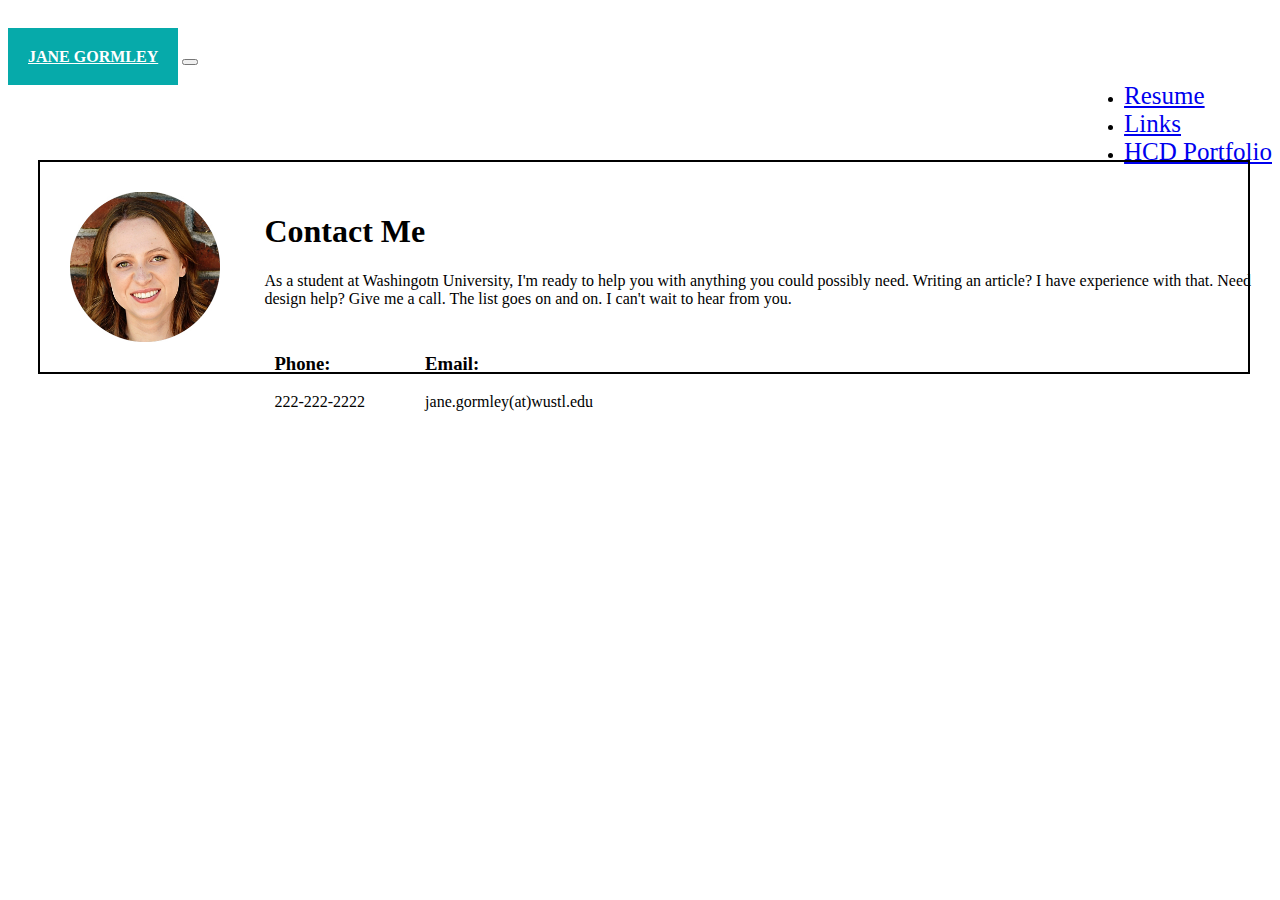
==== index.html @ f20e5964 "test" ====
<!doctype html>
<html  lang="en">
  <head>
      <title>Jane Gormley</title>
      <meta charset="utf-8">
      <meta name="viewport" content="width=device-width, initial-scale=1, shrink-to-fit=no">
      <!-- fontawesome here if you need it -->
      <link rel="stylesheet" href="https://maxcdn.bootstrapcdn.com/bootstrap/4.0.0-beta.2/css/bootstrap.min.css" integrity="sha384-PsH8R72JQ3SOdhVi3uxftmaW6Vc51MKb0q5P2rRUpPvrszuE4W1povHYgTpBfshb" crossorigin="anonymous">
      <link rel="stylesheet" href="style.css" type="text/css">
  </head>
  <body class="inter-pages">

    <nav class="navbar navbar-expand-lg navbar-light bg-light fixed-top" id="nav-bottom">
      <a class="navbar-brand" href="index">Jane Gormley</a>
      <button class="navbar-toggler" type="button" data-toggle="collapse" data-target="#navbarTogglerDemo02" aria-controls="navbarTogglerDemo02" aria-expanded="false" aria-label="Toggle navigation">
        <span class="navbar-toggler-icon"></span>
      </button>

      <div class="collapse navbar-collapse" id="navbarTogglerDemo02">
        <ul class="navbar-nav mr-auto mt-2 mt-lg-0">
          <li class="nav-item">
            <a class="nav-link" href="resume">Resume</a>
          </li>
          <li class="nav-item">
            <a class="nav-link" href="links">Links</a>
          </li>
          <li class="nav-item">
            <a class="nav-link" href="links">HCD Portfolio</a>
          </li>
        </ul>

      </div>
    </nav>

    <div class="content-inside container-fluid contact">
      <div class="row">
        <div class="col all-contact-info">
          <img src="circle-head.jpg" id="headshot">

          <div class="contact-info">
            <h1>Contact Me</h1>
            <p>As a student at Washingotn University, I'm ready to help you with anything you could possibly need. Writing an article? I have experience with that. Need design help? Give me a call. The list goes on and on. I can't wait to hear from you.</p>

            <ul id="info">
              <li><h3>Phone:</h3><p>222-222-2222</p></li>
              <li><h3>Email:</h3><p>jane.gormley(at)wustl.edu</p></li>
            </ul>
          </div>
        </div>
      </div>
    </div>
  </div>

    <script src="https://code.jquery.com/jquery-3.2.1.slim.min.js" integrity="sha384-KJ3o2DKtIkvYIK3UENzmM7KCkRr/rE9/Qpg6aAZGJwFDMVNA/GpGFF93hXpG5KkN" crossorigin="anonymous"></script>
    <script src="https://cdnjs.cloudflare.com/ajax/libs/popper.js/1.12.3/umd/popper.min.js" integrity="sha384-vFJXuSJphROIrBnz7yo7oB41mKfc8JzQZiCq4NCceLEaO4IHwicKwpJf9c9IpFgh" crossorigin="anonymous"></script>
    <script src="https://maxcdn.bootstrapcdn.com/bootstrap/4.0.0-beta.2/js/bootstrap.min.js" integrity="sha384-alpBpkh1PFOepccYVYDB4do5UnbKysX5WZXm3XxPqe5iKTfUKjNkCk9SaVuEZflJ" crossorigin="anonymous"></script>
    <script src="script.js"></script>
  </body>
</html>
---- style.css ----
/* general style */

* {
  font-family: "Avenir";
}

body {
  background-color: #06aaaa;

}

body.inter-pages {
  background-color: white;
}

/* landing page */

.landing-page {
  background-color: #06aaaa;
  height: 100%;
}

#content {
  margin-left: 150px;
  margin-top: 10px;
}

.title-name {
  text-transform: uppercase;
  font-size: 200px;
  position: relative;
  color: white;
  font-weight: bold;
}

.bg-dark {
  background-color: #06aaaa!important;
}

.bg-light {
  background-color: white!important;
  padding-top: 40px;
  padding-bottom: 20px
}

.navbar-brand {
  background-color: #06aaaa!important;
  padding: 20px;
  margin-left: 0px;
  color: white!important;
  text-transform: uppercase;
  font-weight: bold;
}

.content-inside {
  position: absolute;
  top: 150px;
  margin-left: 0px
}

.navbar-nav {
  float: right;
  margin-left: 60%;
}

.nav-link {
  font-size: 25px;
}

      /*.btn {
        padding: 0px 25px;
      }

      .btn-secondary {
        height: 50px;
        background-color: #27712D;
        border: none;
        margin: 10px;
        border-radius: 30px;
      }*/

      /*.btn-secondary:hover {
        background-color: black;
        border: none;
      }*/

/* contact */

div.col-2 {
  border: 2px solid black;
  /*padding: 10px;
  margin: 10px;*/
  /*height: 100%;*/
}

div.col-10 {
  border: 2px solid black;
  padding: 30px;
  margin: 10px;
}

img#headshot {
  width: 150px;
  height: 150px;
  float: left;
  margin-right: 10px;
}

.contact-info {
  position: relative;
  right: -3%;
}

.contact-info ul#info {
  list-style-type: none;
  display: inline;
}

.contact-info #info li {
  float: left;
  margin: 10px;
  margin-right: 50px;
}

/*.all-contact-info {
  position: relative;
  left: 10%;
}*/

.contact {
  margin: auto;
}

/* links page style */

.article-list-item {
  /*list-style-type: none;*/
  font-size: 20px;
  line-height: 50px;
}

.article-list-item a {
  color: black;
}

.article-list-item a:hover {
  color: #06aaaa;
}

div.col {
  border: 2px solid black;
  padding: 30px;
  margin: 10px;
}

.row {
  margin: 0px 20px;
}

/* Resume */

.resume p {
  margin-left: 30px;
}

.subheading {
  font-weight: bold;
}

.resume-desc {
  margin-left: 30px;
}

#download-link {
  color: black;
}
/* Reviews */

#all-recommendations {
  position: relative;
  top: 20px;
}

#recommendations textarea {
  resize: vertical;
  width: 70%;
  display: block;
}

#recommendations input {
  display: block;
}

blockquote {
  padding: 20px;
}

blockquote:hover {
  background-color: #eeeeee;
}

#submit {
  background-color: #06aaaa;
  color: white;
  padding: 5px 10px;
}
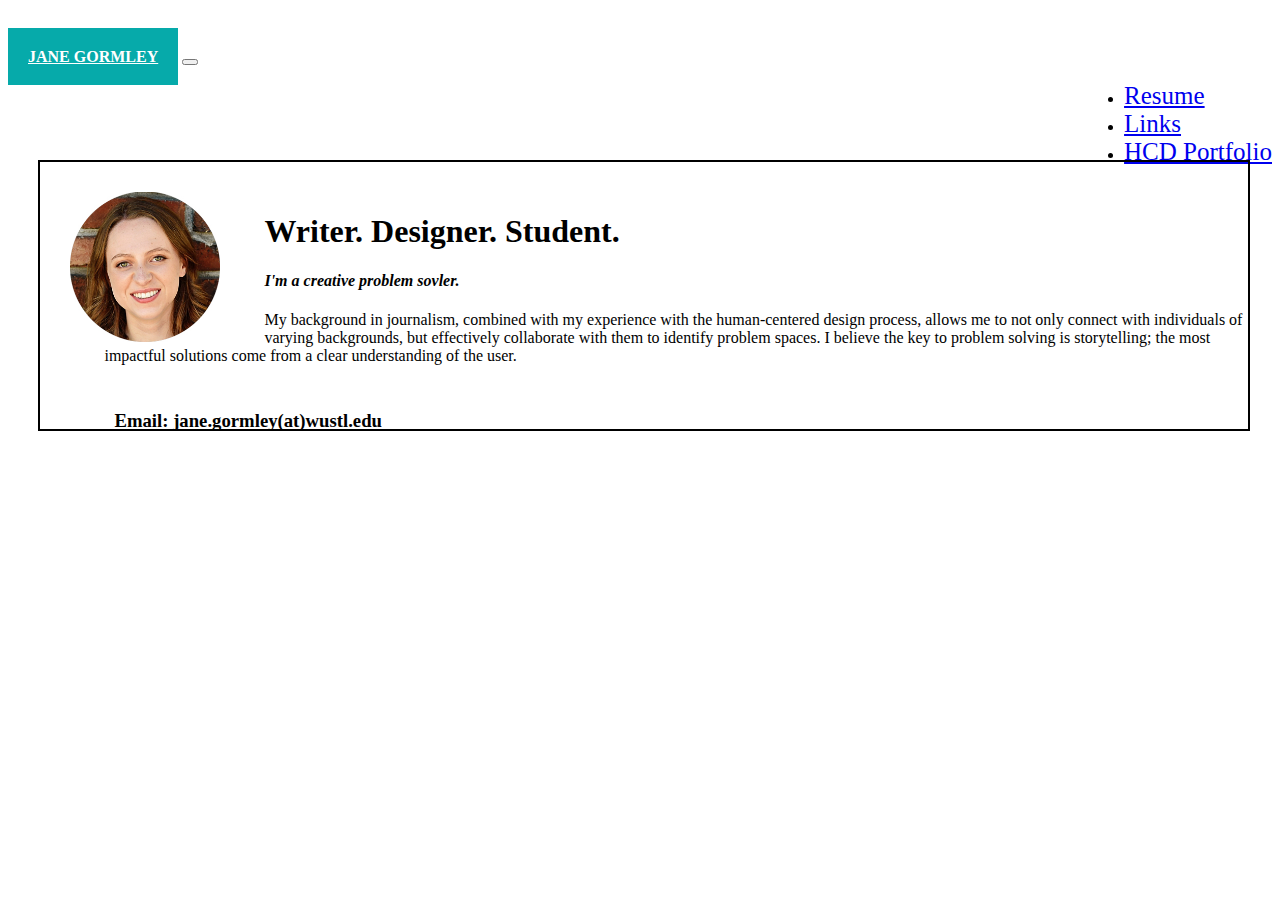
==== commit 9e235dda: "fsdf" ====
--- a/index.html
+++ b/index.html
@@ -11,7 +11,7 @@
   <body class="inter-pages">
 
     <nav class="navbar navbar-expand-lg navbar-light bg-light fixed-top" id="nav-bottom">
-      <a class="navbar-brand" href="index">Jane Gormley</a>
+      <a class="navbar-brand" href="home">Jane Gormley</a>
       <button class="navbar-toggler" type="button" data-toggle="collapse" data-target="#navbarTogglerDemo02" aria-controls="navbarTogglerDemo02" aria-expanded="false" aria-label="Toggle navigation">
         <span class="navbar-toggler-icon"></span>
       </button>
@@ -25,7 +25,7 @@
             <a class="nav-link" href="links">Links</a>
           </li>
           <li class="nav-item">
-            <a class="nav-link" href="links">HCD Portfolio</a>
+            <a class="nav-link" href="portfolio">HCD Portfolio</a>
           </li>
         </ul>
 
@@ -38,12 +38,20 @@
           <img src="circle-head.jpg" id="headshot">
 
           <div class="contact-info">
-            <h1>Contact Me</h1>
-            <p>As a student at Washingotn University, I'm ready to help you with anything you could possibly need. Writing an article? I have experience with that. Need design help? Give me a call. The list goes on and on. I can't wait to hear from you.</p>
+            <h1>Writer. Designer. Student.</h1>
+            <h4><em>I'm a creative problem sovler.</em></h4>
+            <p>My background in journalism, combined with my experience
+              with the human-centered design process, allows me to not only connect with individuals of
+              varying backgrounds, but effectively collaborate with them to identify problem spaces. I
+              believe the key to problem solving is storytelling; the most impactful solutions come from
+              a clear understanding of the user.</p>
+
+            <!-- <h4><em>I'm passionate about effective communication.</em></h4>
+            <p></p> -->
+
 
             <ul id="info">
-              <li><h3>Phone:</h3><p>222-222-2222</p></li>
-              <li><h3>Email:</h3><p>jane.gormley(at)wustl.edu</p></li>
+              <li><h3>Email: jane.gormley(at)wustl.edu</h3></li>
             </ul>
           </div>
         </div>
--- a/style.css
+++ b/style.css
@@ -167,8 +167,9 @@
   font-weight: bold;
 }
 
-.resume-desc {
+ul.resume-desc {
   margin-left: 30px;
+  margin-top: -10px;
 }
 
 #download-link {
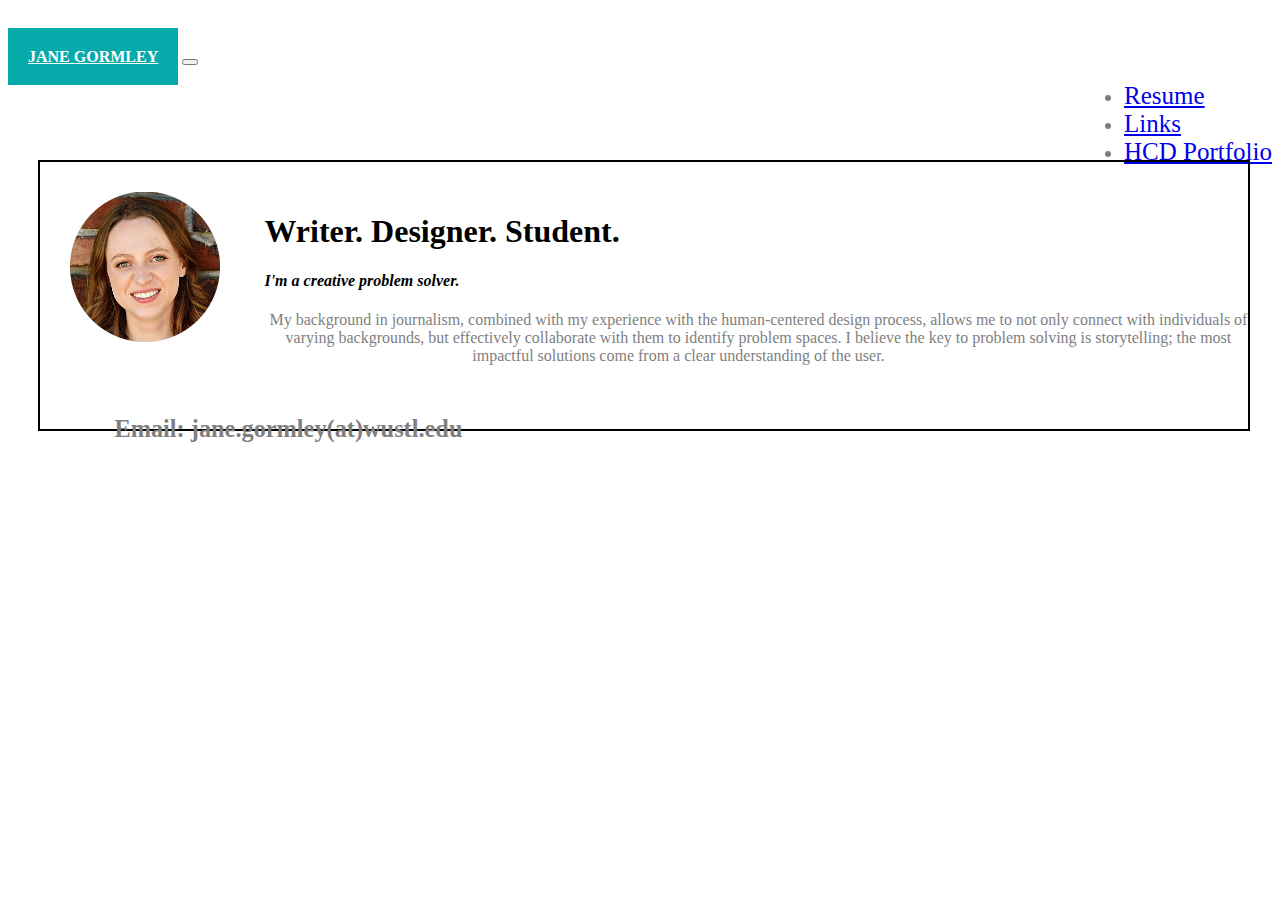
==== commit ff635ac1: "dfasdf" ====
--- a/index.html
+++ b/index.html
@@ -39,7 +39,7 @@
 
           <div class="contact-info">
             <h1>Writer. Designer. Student.</h1>
-            <h4><em>I'm a creative problem sovler.</em></h4>
+            <h4><em>I'm a creative problem solver.</em></h4>
             <p>My background in journalism, combined with my experience
               with the human-centered design process, allows me to not only connect with individuals of
               varying backgrounds, but effectively collaborate with them to identify problem spaces. I
--- a/style.css
+++ b/style.css
@@ -2,6 +2,7 @@
 
 * {
   font-family: "Avenir";
+  /* font-family: Helvetica; */
 }
 
 body {
@@ -127,7 +128,7 @@
   left: 10%;
 }*/
 
-.contact {
+.portfolio {
   margin: auto;
 }
 
@@ -205,3 +206,52 @@
   color: white;
   padding: 5px 10px;
 }
+
+
+/* Portfolio page style */
+
+div.portfolio h1, h2, h3, p {
+  text-align: center;
+}
+
+div.portfolio h1 {
+  padding: 10px;
+font-weight: bold;
+}
+
+div.portfolio h2, h3, p, li {
+  color: #7f7f7f;
+}
+
+div.portfolio .portfolio-list ol {
+  text-align: left;
+  list-style-position: inside;
+  display: inline-block;
+  /* margin: auto; */
+  /* width: 90%; */
+}
+
+div.portfolio p, li {
+  font-size: 1.3em;
+}
+
+div.portfolio .portfolio-list {
+  text-align: center;
+}
+
+div.portfolio h1.not-top {
+  padding-bottom: 10px;
+  padding-top: 40px;
+}
+
+div.portfolio .port-pics {
+  width: 100%;
+}
+
+div.portfolio .port-link a {
+  color: #7f7f7f;
+}
+
+div.portfolio .port-link a:hover {
+  color: #06aaaa;
+}
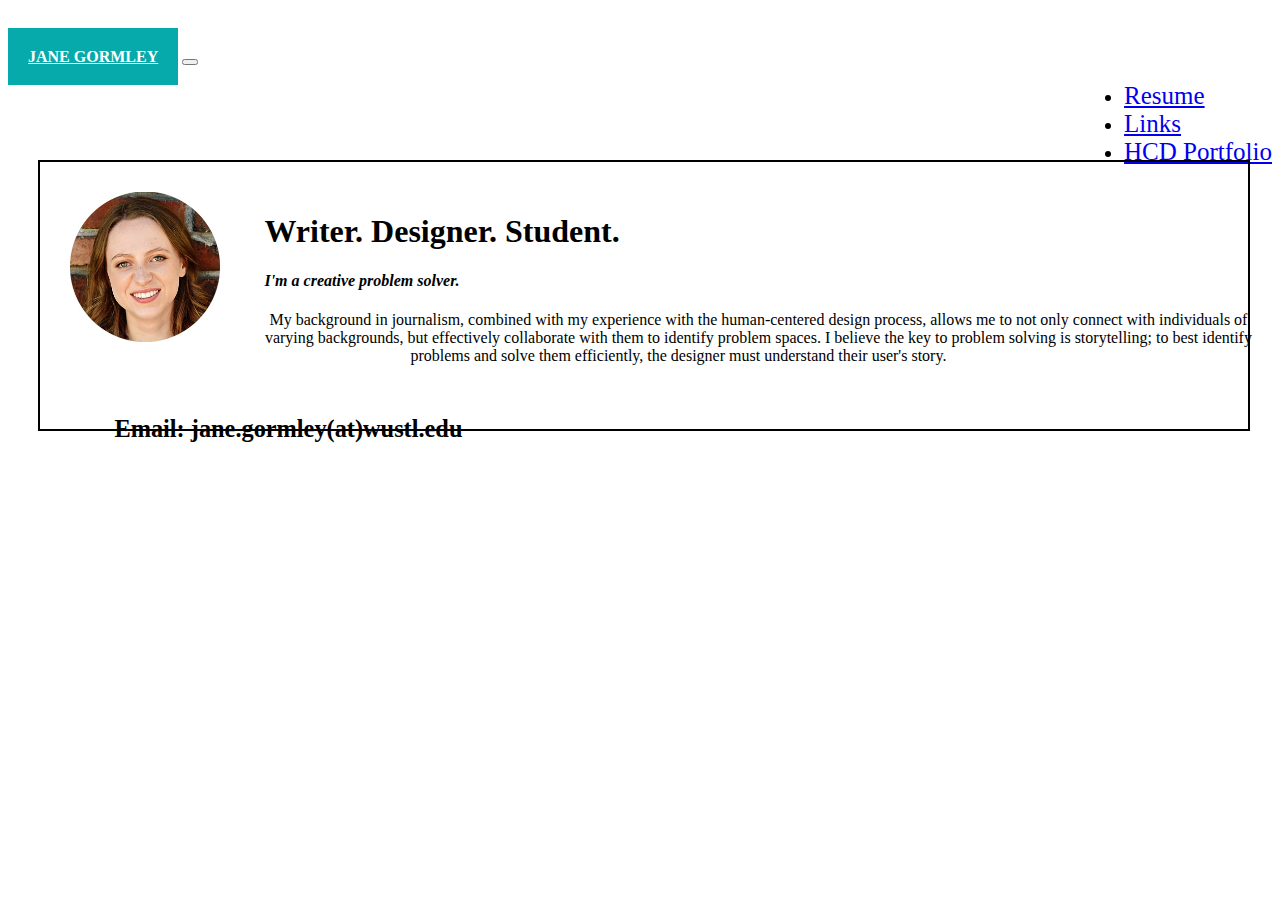
==== commit 96358095: "afdasdf" ====
--- a/index.html
+++ b/index.html
@@ -43,11 +43,8 @@
             <p>My background in journalism, combined with my experience
               with the human-centered design process, allows me to not only connect with individuals of
               varying backgrounds, but effectively collaborate with them to identify problem spaces. I
-              believe the key to problem solving is storytelling; the most impactful solutions come from
-              a clear understanding of the user.</p>
-
-            <!-- <h4><em>I'm passionate about effective communication.</em></h4>
-            <p></p> -->
+              believe the key to problem solving is storytelling; to best identify problems and solve them
+              efficiently, the designer must understand their user's story.</p>
 
 
             <ul id="info">
--- a/style.css
+++ b/style.css
@@ -3,6 +3,11 @@
 * {
   font-family: "Avenir";
   /* font-family: Helvetica; */
+}
+
+p {
+  color: black;
+  text-align: center;
 }
 
 body {
@@ -210,7 +215,7 @@
 
 /* Portfolio page style */
 
-div.portfolio h1, h2, h3, p {
+div.portfolio h1, div.portfolio h2, div.portfolio h3, div.portfolio p {
   text-align: center;
 }
 
@@ -219,9 +224,10 @@
 font-weight: bold;
 }
 
-div.portfolio h2, h3, p, li {
+div.portfolio h2, div.portfolio h3, div.portfolio p, div.portfolio li {
   color: #7f7f7f;
 }
+
 
 div.portfolio .portfolio-list ol {
   text-align: left;
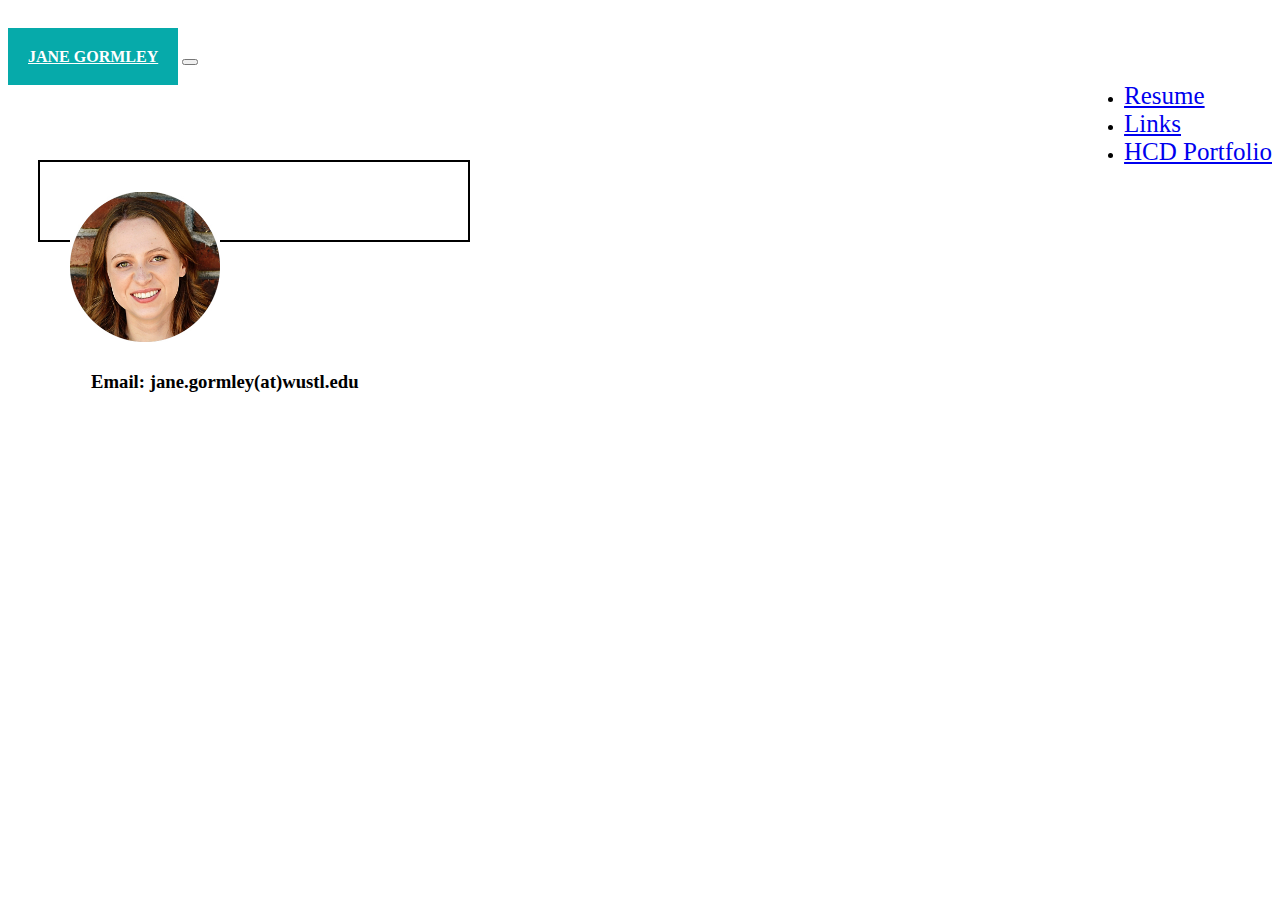
==== commit 938c024a: "asdg" ====
--- a/index.html
+++ b/index.html
@@ -38,13 +38,13 @@
           <img src="circle-head.jpg" id="headshot">
 
           <div class="contact-info">
-            <h1>Writer. Designer. Student.</h1>
+            <!-- <h1>Writer. Designer. Student.</h1>
             <h4><em>I'm a creative problem solver.</em></h4>
             <p>My background in journalism, combined with my experience
               with the human-centered design process, allows me to not only connect with individuals of
               varying backgrounds, but effectively collaborate with them to identify problem spaces. I
               believe the key to problem solving is storytelling; to best identify problems and solve them
-              efficiently, the designer must understand their user's story.</p>
+              efficiently, the designer must understand their user's story.</p> -->
 
 
             <ul id="info">
--- a/style.css
+++ b/style.css
@@ -7,7 +7,6 @@
 
 p {
   color: black;
-  text-align: center;
 }
 
 body {
@@ -58,6 +57,10 @@
   font-weight: bold;
 }
 
+#bio-graph {
+  padding-left: 10px;
+}
+
 .content-inside {
   position: absolute;
   top: 150px;
@@ -237,7 +240,7 @@
   /* width: 90%; */
 }
 
-div.portfolio p, li {
+div.portfolio p, div.portfolio li {
   font-size: 1.3em;
 }
 
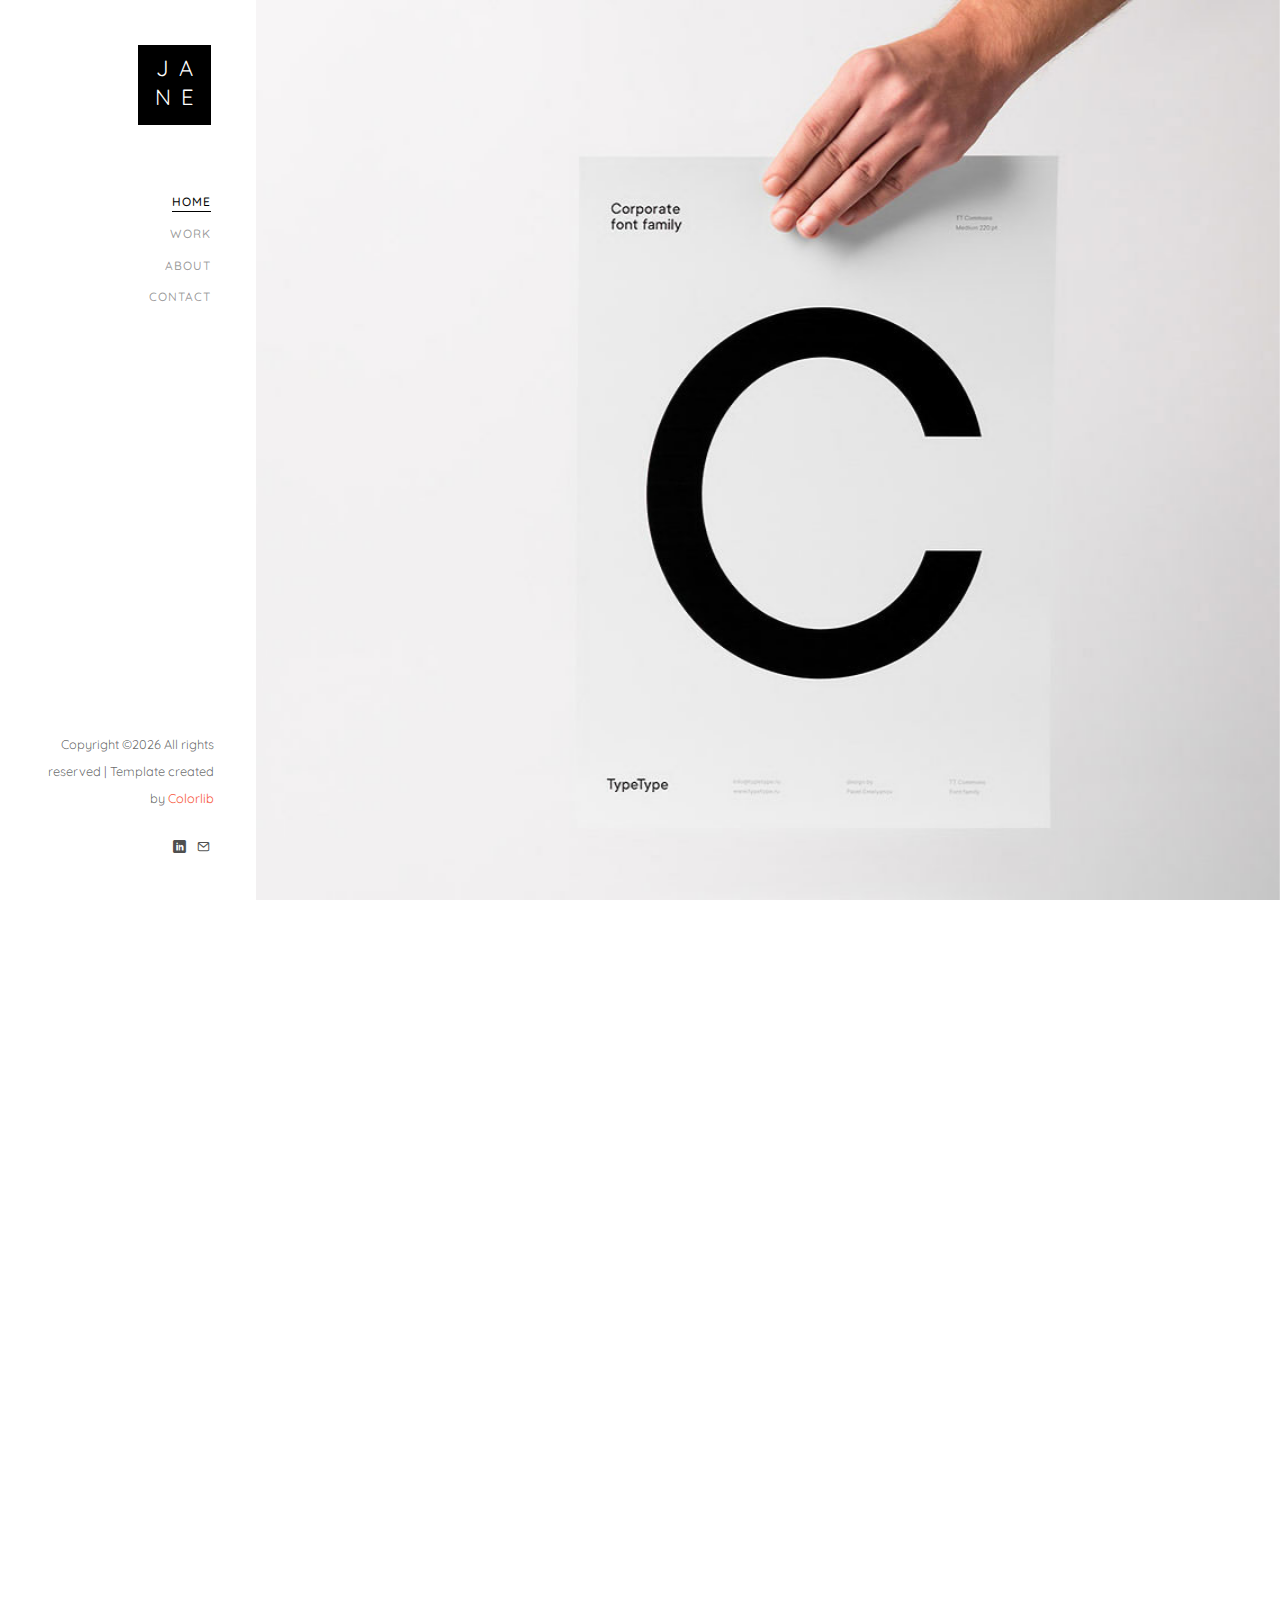
==== commit 2830851f: "new theme and content" ====
--- a/index.html
+++ b/index.html
@@ -1,64 +1,457 @@
-<!doctype html>
-<html  lang="en">
-  <head>
-      <title>Jane Gormley</title>
-      <meta charset="utf-8">
-      <meta name="viewport" content="width=device-width, initial-scale=1, shrink-to-fit=no">
-      <!-- fontawesome here if you need it -->
-      <link rel="stylesheet" href="https://maxcdn.bootstrapcdn.com/bootstrap/4.0.0-beta.2/css/bootstrap.min.css" integrity="sha384-PsH8R72JQ3SOdhVi3uxftmaW6Vc51MKb0q5P2rRUpPvrszuE4W1povHYgTpBfshb" crossorigin="anonymous">
-      <link rel="stylesheet" href="style.css" type="text/css">
-  </head>
-  <body class="inter-pages">
-
-    <nav class="navbar navbar-expand-lg navbar-light bg-light fixed-top" id="nav-bottom">
-      <a class="navbar-brand" href="home">Jane Gormley</a>
-      <button class="navbar-toggler" type="button" data-toggle="collapse" data-target="#navbarTogglerDemo02" aria-controls="navbarTogglerDemo02" aria-expanded="false" aria-label="Toggle navigation">
-        <span class="navbar-toggler-icon"></span>
-      </button>
-
-      <div class="collapse navbar-collapse" id="navbarTogglerDemo02">
-        <ul class="navbar-nav mr-auto mt-2 mt-lg-0">
-          <li class="nav-item">
-            <a class="nav-link" href="resume">Resume</a>
-          </li>
-          <li class="nav-item">
-            <a class="nav-link" href="links">Links</a>
-          </li>
-          <li class="nav-item">
-            <a class="nav-link" href="portfolio">HCD Portfolio</a>
-          </li>
-        </ul>
-
-      </div>
-    </nav>
-
-    <div class="content-inside container-fluid contact">
-      <div class="row">
-        <div class="col all-contact-info">
-          <img src="circle-head.jpg" id="headshot">
-
-          <div class="contact-info">
-            <!-- <h1>Writer. Designer. Student.</h1>
-            <h4><em>I'm a creative problem solver.</em></h4>
-            <p>My background in journalism, combined with my experience
-              with the human-centered design process, allows me to not only connect with individuals of
-              varying backgrounds, but effectively collaborate with them to identify problem spaces. I
-              believe the key to problem solving is storytelling; to best identify problems and solve them
-              efficiently, the designer must understand their user's story.</p> -->
-
-
-            <ul id="info">
-              <li><h3>Email: jane.gormley(at)wustl.edu</h3></li>
-            </ul>
-          </div>
-        </div>
-      </div>
-    </div>
-  </div>
-
-    <script src="https://code.jquery.com/jquery-3.2.1.slim.min.js" integrity="sha384-KJ3o2DKtIkvYIK3UENzmM7KCkRr/rE9/Qpg6aAZGJwFDMVNA/GpGFF93hXpG5KkN" crossorigin="anonymous"></script>
-    <script src="https://cdnjs.cloudflare.com/ajax/libs/popper.js/1.12.3/umd/popper.min.js" integrity="sha384-vFJXuSJphROIrBnz7yo7oB41mKfc8JzQZiCq4NCceLEaO4IHwicKwpJf9c9IpFgh" crossorigin="anonymous"></script>
-    <script src="https://maxcdn.bootstrapcdn.com/bootstrap/4.0.0-beta.2/js/bootstrap.min.js" integrity="sha384-alpBpkh1PFOepccYVYDB4do5UnbKysX5WZXm3XxPqe5iKTfUKjNkCk9SaVuEZflJ" crossorigin="anonymous"></script>
-    <script src="script.js"></script>
-  </body>
+<!DOCTYPE HTML>
+<html>
+	<head>
+	<meta charset="utf-8">
+	<meta http-equiv="X-UA-Compatible" content="IE=edge">
+	<title>Work Template</title>
+	<meta name="viewport" content="width=device-width, initial-scale=1">
+	<meta name="description" content="" />
+	<meta name="keywords" content="" />
+	<meta name="author" content="" />
+
+  <!-- Facebook and Twitter integration -->
+	<meta property="og:title" content=""/>
+	<meta property="og:image" content=""/>
+	<meta property="og:url" content=""/>
+	<meta property="og:site_name" content=""/>
+	<meta property="og:description" content=""/>
+	<meta name="twitter:title" content="" />
+	<meta name="twitter:image" content="" />
+	<meta name="twitter:url" content="" />
+	<meta name="twitter:card" content="" />
+
+	<!-- Place favicon.ico and apple-touch-icon.png in the root directory -->
+	<link rel="shortcut icon" href="favicon.ico">
+
+	<link href="https://fonts.googleapis.com/css?family=Quicksand:300,400,500,700" rel="stylesheet">
+
+	<!-- Animate.css -->
+	<link rel="stylesheet" href="css/animate.css">
+	<!-- Icomoon Icon Fonts-->
+	<link rel="stylesheet" href="css/icomoon.css">
+	<!-- Bootstrap  -->
+	<link rel="stylesheet" href="css/bootstrap.css">
+	<!-- Flexslider  -->
+	<link rel="stylesheet" href="css/flexslider.css">
+	<!-- Theme style  -->
+	<link rel="stylesheet" href="css/style.css">
+
+	<!-- Modernizr JS -->
+	<script src="js/modernizr-2.6.2.min.js"></script>
+	<!-- FOR IE9 below -->
+	<!--[if lt IE 9]>
+	<script src="js/respond.min.js"></script>
+	<![endif]-->
+
+	</head>
+	<body>
+	<div id="colorlib-page">
+		<a href="#" class="js-colorlib-nav-toggle colorlib-nav-toggle"><i></i></a>
+		<aside id="colorlib-aside" role="complementary" class="border js-fullheight">
+			<h1 id="colorlib-logo"><a href="index.html"><span>JA</span><span>NE</span></a></h1>
+			<nav id="colorlib-main-menu" role="navigation">
+				<ul>
+					<li class="colorlib-active"><a href="index.html">Home</a></li>
+					<li><a href="work.html">Work</a></li>
+					<li><a href="about.html">About</a></li>
+					<!-- <li><a href="services.html">Services</a></li> -->
+					<!-- <li><a href="blog.html">Blog</a></li> -->
+					<li><a href="contact.html">Contact</a></li>
+				</ul>
+			</nav>
+
+			<div class="colorlib-footer">
+				<p><small><!-- Link back to Colorlib can't be removed. Template is licensed under CC BY 3.0. -->
+Copyright &copy;<script>document.write(new Date().getFullYear());</script> All rights reserved | Template created by <a href="https://colorlib.com" target="_blank">Colorlib</a>
+				<ul>
+					<!-- <li><a href="#"><i class="icon-facebook2"></i></a></li>
+					<li><a href="#"><i class="icon-twitter2"></i></a></li>
+					<li><a href="#"><i class="icon-instagram"></i></a></li> -->
+					<li><a href="#"><i class="icon-linkedin2"></i></a></li>
+					<li><a href="#"><i class="icon-mail5"></i></a></li>
+				</ul>
+			</div>
+
+		</aside>
+
+		<div id="colorlib-main">
+			<aside id="colorlib-hero" class="js-fullheight">
+				<div class="flexslider js-fullheight">
+					<ul class="slides">
+				   	<li style="background-image: url(images/img_bg_1.jpg);">
+				   		<div class="overlay"></div>
+				   		<div class="container-fluid">
+				   			<div class="row">
+					   			<div class="col-md-8 col-md-offset-2 col-md-pull-2 js-fullheight slider-text">
+					   				<div class="slider-text-inner">
+					   					<div class="desc">
+						   					<h1>Jane Gormley</h1>
+						   					<h2>Student and Human-Centered Designer out of St. Louis, MO</h2>
+												<p><a href="about.html" class="btn btn-primary btn-learn">Learn More<i class="icon-arrow-right3"></i></a></p>
+											</div>
+					   				</div>
+					   			</div>
+					   		</div>
+				   		</div>
+				   	</li>
+						<!-- Open this to access other slides on top photo -->
+				   	<!-- <li style="background-image: url(images/img_bg_2.jpg);">
+				   		<div class="overlay"></div>
+				   		<div class="container-fluid">
+				   			<div class="row">
+					   			<div class="col-md-8 col-md-offset-2 col-md-pull-2 js-fullheight slider-text">
+					   				<div class="slider-text-inner">
+					   					<div class="desc">
+						   					<h1>Creators of Brands Template</h1>
+												<h2>100% html5 bootstrap templates Made by <a href="https://colorlib.com/" target="_blank">colorlib.com</a></h2>
+												<p><a class="btn btn-primary btn-learn">Learn More<i class="icon-arrow-right3"></i></a></p>
+											</div>
+					   				</div>
+					   			</div>
+					   		</div>
+				   		</div>
+				   	</li> -->
+				   	<!-- <li style="background-image: url(images/img_bg_3.jpg);">
+				   		<div class="overlay"></div>
+				   		<div class="container-fluid">
+				   			<div class="row">
+					   			<div class="col-md-8 col-md-offset-2 col-md-pull-2 js-fullheight slider-text">
+					   				<div class="slider-text-inner">
+					   					<div class="desc">
+						   					<h1>Design &amp; develop functional sites</h1>
+												<h2>100% html5 bootstrap templates Made by <a href="https://colorlib.com/" target="_blank">colorlib.com</a></h2>
+												<p><a class="btn btn-primary btn-learn">Learn More<i class="icon-arrow-right3"></i></a></p>
+											</div>
+					   				</div>
+					   			</div>
+					   		</div>
+				   		</div>
+				   	</li> -->
+				  	</ul>
+			  	</div>
+			</aside>
+
+			<div class="colorlib-about">
+				<div class="container-fluid">
+					<div class="row">
+						<div class="col-md-6">
+							<div class="about-img animate-box" data-animate-effect="fadeInLeft" style="background-image: url(images/img_bg_2.jpg);">
+								<div class="about-img-2 animate-box" data-animate-effect="fadeInRight" style="background-image: url(images/img_bg_3.jpg);"></div>
+							</div>
+						</div>
+						<div class="col-md-6 animate-box" data-animate-effect="fadeInLeft">
+							<div class="about-desc">
+								<span class="heading-meta">About me</span>
+								<h3>Jane Gormley | Student Designer</h3>
+								<p>On her way she met a copy. The copy warned the Little Blind Text,
+									that where it came from it would have been rewritten a thousand times and everything
+									that was left from its origin would be the word "and" and the Little Blind Text should
+									turn around and return to its own, safe country.</p>
+								<p>On her way she met a copy. The copy warned the Little Blind Text,
+									that where it came from it would have been rewritten a thousand times and everything
+									that was left from its origin would be the word "and" and the Little Blind Text should
+									turn around and return to its own, safe country.</p>
+								<p><a href="#" class="btn btn-primary btn-learn" style="background: transparent;color: #000;border: 1px solid #000;">My Resume<i class="icon-arrow-right3"></i></a></p>
+							</div>
+							<!-- <div class="fancy-collapse-panel">
+								<div class="panel-group" id="accordion" role="tablist" aria-multiselectable="true">
+									<div class="panel panel-default">
+									    <div class="panel-heading" role="tab" id="headingOne">
+									        <h4 class="panel-title">
+									            <a data-toggle="collapse" data-parent="#accordion" href="#collapseOne" aria-expanded="true" aria-controls="collapseOne">Why choose me?
+									            </a>
+									        </h4>
+									    </div>
+									    <div id="collapseOne" class="panel-collapse collapse in" role="tabpanel" aria-labelledby="headingOne">
+									         <div class="panel-body">
+									            <div class="row">
+										      		<div class="col-md-6">
+										      			<p>Far far away, behind the word mountains, far from the countries Vokalia and Consonantia, there live the blind texts. </p>
+										      		</div>
+										      		<div class="col-md-6">
+										      			<p>Separated they live in Bookmarksgrove right at the coast of the Semantics, a large language ocean.</p>
+										      		</div>
+										      	</div>
+									         </div>
+									    </div>
+									</div>
+									<div class="panel panel-default">
+									    <div class="panel-heading" role="tab" id="headingTwo">
+									        <h4 class="panel-title">
+									            <a class="collapsed" data-toggle="collapse" data-parent="#accordion" href="#collapseTwo" aria-expanded="false" aria-controls="collapseTwo">What I do?
+									            </a>
+									        </h4>
+									    </div>
+									    <div id="collapseTwo" class="panel-collapse collapse" role="tabpanel" aria-labelledby="headingTwo">
+									        <div class="panel-body">
+									            <p>Far far away, behind the word <strong>mountains</strong>, far from the countries Vokalia and Consonantia, there live the blind texts. Separated they live in Bookmarksgrove right at the coast of the Semantics, a large language ocean.</p>
+													<ul>
+														<li>Separated they live in Bookmarksgrove right</li>
+														<li>Separated they live in Bookmarksgrove right</li>
+													</ul>
+									        </div>
+									    </div>
+									</div>
+									<div class="panel panel-default">
+									    <div class="panel-heading" role="tab" id="headingThree">
+									        <h4 class="panel-title">
+									            <a class="collapsed" data-toggle="collapse" data-parent="#accordion" href="#collapseThree" aria-expanded="false" aria-controls="collapseThree">My Specialties
+									            </a>
+									        </h4>
+									    </div>
+									    <div id="collapseThree" class="panel-collapse collapse" role="tabpanel" aria-labelledby="headingThree">
+									        <div class="panel-body">
+									            <p>Far far away, behind the word <strong>mountains</strong>, far from the countries Vokalia and Consonantia, there live the blind texts. Separated they live in Bookmarksgrove right at the coast of the Semantics, a large language ocean.</p>
+									        </div>
+									    </div>
+									</div>
+								</div>
+							</div> -->
+						</div>
+					</div>
+				</div>
+			</div>
+
+			<div class="colorlib-services">
+				<div class="container-fluid">
+					<div class="row">
+						<div class="col-md-6 col-md-offset-3 col-md-pull-3">
+							<span class="heading-meta">What I do</span>
+							<h2 class="colorlib-heading animate-box" data-animate-effect="fadeInLeft">Here are some of my expertise</h2>
+						</div>
+					</div>
+					<div class="row">
+						<div class="col-md-6">
+							<div class="colorlib-feature animate-box" data-animate-effect="fadeInLeft">
+								<div class="colorlib-icon">
+									<i class="icon-tag"></i>
+								</div>
+								<div class="colorlib-text">
+									<h3>Human-Centered Design</h3>
+									<p>Far far away, behind the word mountains, far from the countries Vokalia and Consonantia, there live the blind texts. </p>
+								</div>
+							</div>
+
+							<div class="colorlib-feature animate-box" data-animate-effect="fadeInLeft">
+								<div class="colorlib-icon">
+									<i class="icon-pen2"></i>
+								</div>
+								<div class="colorlib-text">
+									<h3>Facilitation</h3>
+									<p>Far far away, behind the word mountains, far from the countries Vokalia and Consonantia, there live the blind texts. </p>
+								</div>
+							</div>
+
+							<div class="colorlib-feature animate-box" data-animate-effect="fadeInLeft">
+								<div class="colorlib-icon">
+									<i class="icon-search3"></i>
+								</div>
+								<div class="colorlib-text">
+									<h3>Community Outreach</h3>
+									<p>Far far away, behind the word mountains, far from the countries Vokalia and Consonantia, there live the blind texts. </p>
+								</div>
+							</div>
+						</div>
+						<div class="col-md-6">
+							<div class="colorlib-feature animate-box" data-animate-effect="fadeInLeft">
+								<div class="colorlib-icon">
+									<i class="icon-paperplane"></i>
+								</div>
+								<div class="colorlib-text">
+									<h3>Design Research</h3>
+									<p>Far far away, behind the word mountains, far from the countries Vokalia and Consonantia, there live the blind texts. </p>
+								</div>
+							</div>
+
+							<div class="colorlib-feature animate-box" data-animate-effect="fadeInLeft">
+								<div class="colorlib-icon">
+									<i class="icon-device-desktop"></i>
+								</div>
+								<div class="colorlib-text">
+									<h3>Interviewing</h3>
+									<p>Far far away, behind the word mountains, far from the countries Vokalia and Consonantia, there live the blind texts. </p>
+								</div>
+							</div>
+
+							<div class="colorlib-feature animate-box" data-animate-effect="fadeInLeft">
+								<div class="colorlib-icon">
+									<i class="icon-help"></i>
+								</div>
+								<div class="colorlib-text">
+									<h3>Last thing</h3>
+									<p>Far far away, behind the word mountains, far from the countries Vokalia and Consonantia, there live the blind texts. </p>
+								</div>
+							</div>
+						</div>
+					</div>
+				</div>
+			</div>
+
+			<div class="colorlib-work">
+				<div class="container-fluid">
+					<div class="row">
+						<div class="col-md-6 col-md-offset-3 col-md-pull-3">
+							<span class="heading-meta">My Work</span>
+							<h2 class="colorlib-heading animate-box" data-animate-effect="fadeInLeft">Recent Projects</h2>
+						</div>
+					</div>
+					<div class="row">
+						<div class="col-md-6 animate-box" data-animate-effect="fadeInLeft">
+							<div class="project" style="background-image: url(images/work-1.jpg);">
+								<div class="desc">
+									<div class="con">
+										<h3><a href="work.html">Internship Insights | Summer 2019</a></h3>
+										<span>After spending the summer working with the Metropolitation St. Louis Equal Housing Opportunity Council,
+										I consolidated my insights as a form of preliminary research for my 2020 Civic Project.</span>
+									 &nbsp;&nbsp;
+										<a href="work.html"><span style="font-style:oblique;">Read more > </span></a>
+									</div>
+								</div>
+							</div>
+						</div>
+						<div class="col-md-6 animate-box" data-animate-effect="fadeInLeft">
+							<div class="project" style="background-image: url(images/work-2.jpg);">
+								<div class="desc">
+									<div class="con">
+										<h3><a href="work.html">Facilitation Program | Spring 2019</a></h3>
+										<span>As one of the co-presidents of Design For America, I worked to establish our facilitation program.
+										The 1-hour design crash course I helped create guides student group leaders through the process and provides them
+									with lasting problem-solving skills.</span>
+									 &nbsp;&nbsp;
+										<a href="work.html"><span style="font-style:oblique;">Read more > </span></a>
+									</div>
+								</div>
+							</div>
+						</div>
+						<div class="col-md-6 animate-box" data-animate-effect="fadeInLeft">
+							<div class="project" style="background-image: url(images/work-3.jpg);">
+								<div class="desc">
+									<div class="con">
+										<h3><a href="work.html">Camp Lanowa Insights | Summer 2018</a></h3>
+										<span>My work at Homes For the Homeless' summer camp sparked my interest in housing.
+											I consolidated my insights from the experience as a form of preliminary research for my 2020 Civic Project. </span>
+									 &nbsp;&nbsp;
+										<a href="work.html"><span style="font-style:oblique;">Read more > </span></a>
+									</div>
+								</div>
+							</div>
+						</div>
+						<div class="col-md-6 animate-box" data-animate-effect="fadeInLeft">
+							<div class="project" style="background-image: url(images/work-4.jpg);">
+								<div class="desc">
+									<div class="con">
+										<h3><a href="work.html">Resource Guide Redesign | Fall 2017-Spring 2018</a></h3>
+										<span>My team partnered with the Criminal Justice Ministry to answer the question of "how might we make the
+											reentry process smoother for formerly incarcerated individuals?" The result was a proposal for a more accessible resource guide. </span>
+									 &nbsp;&nbsp;
+										<a href="work.html"><span style="font-style:oblique;">Read more > </span></a>
+									</div>
+								</div>
+							</div>
+						</div>
+
+						<div class="col-md-6 animate-box" data-animate-effect="fadeInLeft">
+							<div class="project" style="background-image: url(images/work-6.jpg);">
+								<div class="desc">
+									<div class="con">
+										<h3><a href="work.html">Work 06</a></h3>
+										<span>Web, Logo, Branding</span>
+										<p class="icon">
+											<span><a href="#"><i class="icon-share3"></i></a></span>
+											<span><a href="#"><i class="icon-eye"></i> 100</a></span>
+											<span><a href="#"><i class="icon-heart"></i> 49</a></span>
+										</p>
+									</div>
+								</div>
+							</div>
+						</div>
+					</div>
+				</div>
+			</div>
+
+			<!-- blog post content in commented out section, decide if I want this later -->
+			<!-- <div class="colorlib-blog">
+				<div class="container-fluid">
+					<div class="row">
+						<div class="col-md-6 col-md-offset-3 col-md-pull-3">
+							<span class="heading-meta">Portfolio</span>
+							<h2 class="colorlib-heading animate-box" data-animate-effect="fadeInLeft">Recent Projects</h2>
+						</div>
+					</div>
+					<div class="row">
+						<div class="col-md-4 col-sm-6 animate-box" data-animate-effect="fadeInLeft">
+							<div class="blog-entry">
+								<a href="blog.html" class="blog-img"><img src="images/img-1.jpg" class="img-responsive" alt="HTML5 Bootstrap Template by colorlib.com"></a>
+								<div class="desc">
+									<span><small>Feb 07, 2018 </small> | <small> Web Design </small> | <small> <i class="icon-bubble3"></i> 4</small></span>
+									<h3><a href="blog.html">18 Awesome sites</a></h3>
+									<p>Separated they live in Bookmarksgrove right at the coast of the Semantics, a large language ocean.</p>
+									<a href="blog.html" class="lead">Read More <i class="icon-arrow-right3"></i></a>
+								</div>
+							</div>
+						</div>
+						<div class="col-md-4 col-sm-6 animate-box" data-animate-effect="fadeInLeft">
+							<div class="blog-entry">
+								<a href="blog.html" class="blog-img"><img src="images/img-2.jpg" class="img-responsive" alt="HTML5 Bootstrap Template by colorlib.com"></a>
+								<div class="desc">
+									<span><small>Feb 07, 2018 </small> | <small> Web Design </small> | <small> <i class="icon-bubble3"></i> 4</small></span>
+									<h3><a href="blog.html">Wordpress for a Beginner</a></h3>
+									<p>Separated they live in Bookmarksgrove right at the coast of the Semantics, a large language ocean.</p>
+									<a href="blog.html" class="lead">Read More <i class="icon-arrow-right3"></i></a>
+								</div>
+							</div>
+						</div>
+						<div class="col-md-4 col-sm-6 animate-box" data-animate-effect="fadeInLeft">
+							<div class="blog-entry">
+								<a href="blog.html" class="blog-img"><img src="images/img-3.jpg" class="img-responsive" alt="HTML5 Bootstrap Template by colorlib.com"></a>
+								<div class="desc">
+									<span><small>Feb 07, 2018 </small> | <small> Inspiration </small> | <small> <i class="icon-bubble3"></i> 4</small></span>
+									<h3><a href="blog.html">Make website from scratch</a></h3>
+									<p>Separated they live in Bookmarksgrove right at the coast of the Semantics, a large language ocean.</p>
+									<a href="blog.html" class="lead">Read More <i class="icon-arrow-right3"></i></a>
+								</div>
+							</div>
+						</div>
+					</div>
+				</div>
+			</div> -->
+
+
+			<div id="get-in-touch" class="colorlib-bg-color">
+				<div class="colorlib-narrow-content">
+					<div class="row">
+						<div class="col-md-6 animate-box" data-animate-effect="fadeInLeft">
+							<h2>Get in Touch!</h2>
+						</div>
+					</div>
+					<div class="row">
+						<div class="col-md-6 col-md-offset-3 col-md-pull-3 animate-box" data-animate-effect="fadeInLeft">
+							<p class="colorlib-lead">Separated they live in Bookmarksgrove right at the coast of the Semantics, a large language ocean.</p>
+							<p><a href="#" class="btn btn-primary btn-learn">Contact me!</a></p>
+						</div>
+
+					</div>
+				</div>
+			</div>
+		</div>
+	</div>
+
+	<!-- jQuery -->
+	<script src="js/jquery.min.js"></script>
+	<!-- jQuery Easing -->
+	<script src="js/jquery.easing.1.3.js"></script>
+	<!-- Bootstrap -->
+	<script src="js/bootstrap.min.js"></script>
+	<!-- Waypoints -->
+	<script src="js/jquery.waypoints.min.js"></script>
+	<!-- Flexslider -->
+	<script src="js/jquery.flexslider-min.js"></script>
+	<!-- Sticky Kit -->
+	<script src="js/sticky-kit.min.js"></script>
+
+
+	<!-- MAIN JS -->
+	<script src="js/main.js"></script>
+
+	</body>
 </html>
--- a/css/icomoon.css
+++ b/css/icomoon.css
@@ -0,0 +1,1791 @@
+@font-face {
+  font-family: 'icomoon';
+  src:  url('fonts/icomoon.eot?6py85u');
+  src:  url('fonts/icomoon.eot?6py85u#iefix') format('embedded-opentype'),
+    url('fonts/icomoon.ttf?6py85u') format('truetype'),
+    url('fonts/icomoon.woff?6py85u') format('woff'),
+    url('fonts/icomoon.svg?6py85u#icomoon') format('svg');
+  font-weight: normal;
+  font-style: normal;
+}
+
+[class^="icon-"], [class*=" icon-"] {
+  /* use !important to prevent issues with browser extensions that change fonts */
+  font-family: 'icomoon' !important;
+  speak: none;
+  font-style: normal;
+  font-weight: normal;
+  font-variant: normal;
+  text-transform: none;
+  line-height: 1;
+
+  /* Better Font Rendering =========== */
+  -webkit-font-smoothing: antialiased;
+  -moz-osx-font-smoothing: grayscale;
+}
+
+.icon-times:before {
+  content: "\e930";
+}
+.icon-tick:before {
+  content: "\e931";
+}
+.icon-plus:before {
+  content: "\e932";
+}
+.icon-minus:before {
+  content: "\e933";
+}
+.icon-equals:before {
+  content: "\e934";
+}
+.icon-divide:before {
+  content: "\e935";
+}
+.icon-chevron-right:before {
+  content: "\e936";
+}
+.icon-chevron-left:before {
+  content: "\e937";
+}
+.icon-arrow-right-thick:before {
+  content: "\e938";
+}
+.icon-arrow-left-thick:before {
+  content: "\e939";
+}
+.icon-th-small:before {
+  content: "\e93a";
+}
+.icon-th-menu:before {
+  content: "\e93b";
+}
+.icon-th-list:before {
+  content: "\e93c";
+}
+.icon-th-large:before {
+  content: "\e93d";
+}
+.icon-home:before {
+  content: "\e93e";
+}
+.icon-arrow-forward:before {
+  content: "\e93f";
+}
+.icon-arrow-back:before {
+  content: "\e940";
+}
+.icon-rss:before {
+  content: "\e941";
+}
+.icon-location:before {
+  content: "\e942";
+}
+.icon-link:before {
+  content: "\e943";
+}
+.icon-image:before {
+  content: "\e944";
+}
+.icon-arrow-up-thick:before {
+  content: "\e945";
+}
+.icon-arrow-down-thick:before {
+  content: "\e946";
+}
+.icon-starburst:before {
+  content: "\e947";
+}
+.icon-starburst-outline:before {
+  content: "\e948";
+}
+.icon-star3:before {
+  content: "\e949";
+}
+.icon-flow-children:before {
+  content: "\e94a";
+}
+.icon-export:before {
+  content: "\e94b";
+}
+.icon-delete2:before {
+  content: "\e94c";
+}
+.icon-delete-outline:before {
+  content: "\e94d";
+}
+.icon-cloud-storage:before {
+  content: "\e94e";
+}
+.icon-wi-fi:before {
+  content: "\e94f";
+}
+.icon-heart:before {
+  content: "\e950";
+}
+.icon-flash:before {
+  content: "\e951";
+}
+.icon-cancel:before {
+  content: "\e952";
+}
+.icon-backspace:before {
+  content: "\e953";
+}
+.icon-attachment:before {
+  content: "\e954";
+}
+.icon-arrow-move:before {
+  content: "\e955";
+}
+.icon-warning:before {
+  content: "\e956";
+}
+.icon-user:before {
+  content: "\e957";
+}
+.icon-radar:before {
+  content: "\e958";
+}
+.icon-lock-open:before {
+  content: "\e959";
+}
+.icon-lock-closed:before {
+  content: "\e95a";
+}
+.icon-location-arrow:before {
+  content: "\e95b";
+}
+.icon-info:before {
+  content: "\e95c";
+}
+.icon-user-delete:before {
+  content: "\e95d";
+}
+.icon-user-add:before {
+  content: "\e95e";
+}
+.icon-media-pause:before {
+  content: "\e95f";
+}
+.icon-group:before {
+  content: "\e960";
+}
+.icon-chart-pie:before {
+  content: "\e961";
+}
+.icon-chart-line:before {
+  content: "\e962";
+}
+.icon-chart-bar:before {
+  content: "\e963";
+}
+.icon-chart-area:before {
+  content: "\e964";
+}
+.icon-video:before {
+  content: "\e965";
+}
+.icon-point-of-interest:before {
+  content: "\e966";
+}
+.icon-infinity:before {
+  content: "\e967";
+}
+.icon-globe:before {
+  content: "\e968";
+}
+.icon-eye:before {
+  content: "\e969";
+}
+.icon-cog:before {
+  content: "\e96a";
+}
+.icon-camera:before {
+  content: "\e96b";
+}
+.icon-upload:before {
+  content: "\e96c";
+}
+.icon-scissors:before {
+  content: "\e96d";
+}
+.icon-refresh:before {
+  content: "\e96e";
+}
+.icon-pin:before {
+  content: "\e96f";
+}
+.icon-key:before {
+  content: "\e970";
+}
+.icon-info-large:before {
+  content: "\e971";
+}
+.icon-eject:before {
+  content: "\e972";
+}
+.icon-download:before {
+  content: "\e973";
+}
+.icon-zoom:before {
+  content: "\e974";
+}
+.icon-zoom-out:before {
+  content: "\e975";
+}
+.icon-zoom-in:before {
+  content: "\e976";
+}
+.icon-sort-numerically:before {
+  content: "\e977";
+}
+.icon-sort-alphabetically:before {
+  content: "\e978";
+}
+.icon-input-checked:before {
+  content: "\e979";
+}
+.icon-calender:before {
+  content: "\e97a";
+}
+.icon-world2:before {
+  content: "\e97b";
+}
+.icon-notes:before {
+  content: "\e97c";
+}
+.icon-code:before {
+  content: "\e97d";
+}
+.icon-arrow-sync:before {
+  content: "\e97e";
+}
+.icon-arrow-shuffle:before {
+  content: "\e97f";
+}
+.icon-arrow-repeat:before {
+  content: "\e980";
+}
+.icon-arrow-minimise:before {
+  content: "\e981";
+}
+.icon-arrow-maximise:before {
+  content: "\e982";
+}
+.icon-arrow-loop:before {
+  content: "\e983";
+}
+.icon-anchor:before {
+  content: "\e984";
+}
+.icon-spanner:before {
+  content: "\e985";
+}
+.icon-puzzle:before {
+  content: "\e986";
+}
+.icon-power:before {
+  content: "\e987";
+}
+.icon-plane:before {
+  content: "\e988";
+}
+.icon-pi:before {
+  content: "\e989";
+}
+.icon-phone:before {
+  content: "\e98a";
+}
+.icon-microphone2:before {
+  content: "\e98b";
+}
+.icon-media-rewind:before {
+  content: "\e98c";
+}
+.icon-flag:before {
+  content: "\e98d";
+}
+.icon-adjust-brightness:before {
+  content: "\e98e";
+}
+.icon-waves:before {
+  content: "\e98f";
+}
+.icon-social-twitter:before {
+  content: "\e990";
+}
+.icon-social-facebook:before {
+  content: "\e991";
+}
+.icon-social-dribbble:before {
+  content: "\e992";
+}
+.icon-media-stop:before {
+  content: "\e993";
+}
+.icon-media-record:before {
+  content: "\e994";
+}
+.icon-media-play:before {
+  content: "\e995";
+}
+.icon-media-fast-forward:before {
+  content: "\e996";
+}
+.icon-media-eject:before {
+  content: "\e997";
+}
+.icon-social-vimeo:before {
+  content: "\e998";
+}
+.icon-social-tumbler:before {
+  content: "\e999";
+}
+.icon-social-skype:before {
+  content: "\e99a";
+}
+.icon-social-pinterest:before {
+  content: "\e99b";
+}
+.icon-social-linkedin:before {
+  content: "\e99c";
+}
+.icon-social-last-fm:before {
+  content: "\e99d";
+}
+.icon-social-github:before {
+  content: "\e99e";
+}
+.icon-social-flickr:before {
+  content: "\e99f";
+}
+.icon-at:before {
+  content: "\e9a0";
+}
+.icon-times-outline:before {
+  content: "\e9a1";
+}
+.icon-plus-outline:before {
+  content: "\e9a2";
+}
+.icon-minus-outline:before {
+  content: "\e9a3";
+}
+.icon-tick-outline:before {
+  content: "\e9a4";
+}
+.icon-th-large-outline:before {
+  content: "\e9a5";
+}
+.icon-equals-outline:before {
+  content: "\e9a6";
+}
+.icon-divide-outline:before {
+  content: "\e9a7";
+}
+.icon-chevron-right-outline:before {
+  content: "\e9a8";
+}
+.icon-chevron-left-outline:before {
+  content: "\e9a9";
+}
+.icon-arrow-right-outline:before {
+  content: "\e9aa";
+}
+.icon-arrow-left-outline:before {
+  content: "\e9ab";
+}
+.icon-th-small-outline:before {
+  content: "\e9ac";
+}
+.icon-th-menu-outline:before {
+  content: "\e9ad";
+}
+.icon-th-list-outline:before {
+  content: "\e9ae";
+}
+.icon-news2:before {
+  content: "\e9b1";
+}
+.icon-home-outline:before {
+  content: "\e9b2";
+}
+.icon-arrow-up-outline:before {
+  content: "\e9b3";
+}
+.icon-arrow-forward-outline:before {
+  content: "\e9b4";
+}
+.icon-arrow-down-outline:before {
+  content: "\e9b5";
+}
+.icon-arrow-back-outline:before {
+  content: "\e9b6";
+}
+.icon-trash3:before {
+  content: "\e9b7";
+}
+.icon-rss-outline:before {
+  content: "\e9b8";
+}
+.icon-message:before {
+  content: "\e9b9";
+}
+.icon-location-outline:before {
+  content: "\e9ba";
+}
+.icon-link-outline:before {
+  content: "\e9bb";
+}
+.icon-image-outline:before {
+  content: "\e9bc";
+}
+.icon-export-outline:before {
+  content: "\e9bd";
+}
+.icon-cross:before {
+  content: "\e9be";
+}
+.icon-wi-fi-outline:before {
+  content: "\e9bf";
+}
+.icon-star-outline:before {
+  content: "\e9c0";
+}
+.icon-media-pause-outline:before {
+  content: "\e9c1";
+}
+.icon-mail:before {
+  content: "\e9c2";
+}
+.icon-heart-outline:before {
+  content: "\e9c3";
+}
+.icon-flash-outline:before {
+  content: "\e9c4";
+}
+.icon-cancel-outline:before {
+  content: "\e9c5";
+}
+.icon-beaker:before {
+  content: "\e9c6";
+}
+.icon-arrow-move-outline:before {
+  content: "\e9c7";
+}
+.icon-watch2:before {
+  content: "\e9c8";
+}
+.icon-warning-outline:before {
+  content: "\e9c9";
+}
+.icon-time:before {
+  content: "\e9ca";
+}
+.icon-radar-outline:before {
+  content: "\e9cb";
+}
+.icon-lock-open-outline:before {
+  content: "\e9cc";
+}
+.icon-location-arrow-outline:before {
+  content: "\e9cd";
+}
+.icon-info-outline:before {
+  content: "\e9ce";
+}
+.icon-backspace-outline:before {
+  content: "\e9cf";
+}
+.icon-attachment-outline:before {
+  content: "\e9d0";
+}
+.icon-user-outline:before {
+  content: "\e9d1";
+}
+.icon-user-delete-outline:before {
+  content: "\e9d2";
+}
+.icon-user-add-outline:before {
+  content: "\e9d3";
+}
+.icon-lock-closed-outline:before {
+  content: "\e9d4";
+}
+.icon-group-outline:before {
+  content: "\e9d5";
+}
+.icon-chart-pie-outline:before {
+  content: "\e9d6";
+}
+.icon-chart-line-outline:before {
+  content: "\e9d7";
+}
+.icon-chart-bar-outline:before {
+  content: "\e9d8";
+}
+.icon-chart-area-outline:before {
+  content: "\e9d9";
+}
+.icon-video-outline:before {
+  content: "\e9da";
+}
+.icon-point-of-interest-outline:before {
+  content: "\e9db";
+}
+.icon-map:before {
+  content: "\e9dc";
+}
+.icon-key-outline:before {
+  content: "\e9dd";
+}
+.icon-infinity-outline:before {
+  content: "\e9de";
+}
+.icon-globe-outline:before {
+  content: "\e9df";
+}
+.icon-eye-outline:before {
+  content: "\e9e0";
+}
+.icon-cog-outline:before {
+  content: "\e9e1";
+}
+.icon-camera-outline:before {
+  content: "\e9e2";
+}
+.icon-upload-outline:before {
+  content: "\e9e3";
+}
+.icon-support:before {
+  content: "\e9e4";
+}
+.icon-scissors-outline:before {
+  content: "\e9e5";
+}
+.icon-refresh-outline:before {
+  content: "\e9e6";
+}
+.icon-info-large-outline:before {
+  content: "\e9e7";
+}
+.icon-eject-outline:before {
+  content: "\e9e8";
+}
+.icon-download-outline:before {
+  content: "\e9e9";
+}
+.icon-battery-mid:before {
+  content: "\e9ea";
+}
+.icon-battery-low:before {
+  content: "\e9eb";
+}
+.icon-battery-high:before {
+  content: "\e9ec";
+}
+.icon-zoom-outline:before {
+  content: "\e9ed";
+}
+.icon-zoom-out-outline:before {
+  content: "\e9ee";
+}
+.icon-zoom-in-outline:before {
+  content: "\e9ef";
+}
+.icon-tag3:before {
+  content: "\e9f0";
+}
+.icon-tabs-outline:before {
+  content: "\e9f1";
+}
+.icon-pin-outline:before {
+  content: "\e9f2";
+}
+.icon-message-typing:before {
+  content: "\e9f3";
+}
+.icon-directions:before {
+  content: "\e9f4";
+}
+.icon-battery-full:before {
+  content: "\e9f5";
+}
+.icon-battery-charge:before {
+  content: "\e9f6";
+}
+.icon-pipette:before {
+  content: "\e9f7";
+}
+.icon-pencil:before {
+  content: "\e9f8";
+}
+.icon-folder:before {
+  content: "\e9f9";
+}
+.icon-folder-delete:before {
+  content: "\e9fa";
+}
+.icon-folder-add:before {
+  content: "\e9fb";
+}
+.icon-edit:before {
+  content: "\e9fc";
+}
+.icon-document:before {
+  content: "\e9fd";
+}
+.icon-document-delete:before {
+  content: "\e9fe";
+}
+.icon-document-add:before {
+  content: "\e9ff";
+}
+.icon-brush:before {
+  content: "\ea00";
+}
+.icon-thumbs-up:before {
+  content: "\ea01";
+}
+.icon-thumbs-down:before {
+  content: "\ea02";
+}
+.icon-pen:before {
+  content: "\ea03";
+}
+.icon-sort-numerically-outline:before {
+  content: "\ea04";
+}
+.icon-sort-alphabetically-outline:before {
+  content: "\ea05";
+}
+.icon-social-last-fm-circular:before {
+  content: "\ea06";
+}
+.icon-social-github-circular:before {
+  content: "\ea07";
+}
+.icon-compass:before {
+  content: "\ea08";
+}
+.icon-bookmark:before {
+  content: "\ea09";
+}
+.icon-input-checked-outline:before {
+  content: "\ea0a";
+}
+.icon-code-outline:before {
+  content: "\ea0b";
+}
+.icon-calender-outline:before {
+  content: "\ea0c";
+}
+.icon-business-card:before {
+  content: "\ea0d";
+}
+.icon-arrow-up:before {
+  content: "\ea0e";
+}
+.icon-arrow-sync-outline:before {
+  content: "\ea0f";
+}
+.icon-arrow-right:before {
+  content: "\ea10";
+}
+.icon-arrow-repeat-outline:before {
+  content: "\ea11";
+}
+.icon-arrow-loop-outline:before {
+  content: "\ea12";
+}
+.icon-arrow-left:before {
+  content: "\ea13";
+}
+.icon-flow-switch:before {
+  content: "\ea14";
+}
+.icon-flow-parallel:before {
+  content: "\ea15";
+}
+.icon-flow-merge:before {
+  content: "\ea16";
+}
+.icon-document-text:before {
+  content: "\ea17";
+}
+.icon-clipboard:before {
+  content: "\ea18";
+}
+.icon-calculator:before {
+  content: "\ea19";
+}
+.icon-arrow-minimise-outline:before {
+  content: "\ea1a";
+}
+.icon-arrow-maximise-outline:before {
+  content: "\ea1b";
+}
+.icon-arrow-down:before {
+  content: "\ea1c";
+}
+.icon-gift:before {
+  content: "\ea1d";
+}
+.icon-film:before {
+  content: "\ea1e";
+}
+.icon-database:before {
+  content: "\ea1f";
+}
+.icon-bell:before {
+  content: "\ea20";
+}
+.icon-anchor-outline:before {
+  content: "\ea21";
+}
+.icon-adjust-contrast:before {
+  content: "\ea22";
+}
+.icon-world-outline:before {
+  content: "\ea23";
+}
+.icon-shopping-bag:before {
+  content: "\ea24";
+}
+.icon-power-outline:before {
+  content: "\ea25";
+}
+.icon-notes-outline:before {
+  content: "\ea26";
+}
+.icon-device-tablet:before {
+  content: "\ea27";
+}
+.icon-device-phone:before {
+  content: "\ea28";
+}
+.icon-device-laptop:before {
+  content: "\ea29";
+}
+.icon-device-desktop:before {
+  content: "\ea2a";
+}
+.icon-briefcase:before {
+  content: "\ea2b";
+}
+.icon-stopwatch:before {
+  content: "\ea2c";
+}
+.icon-spanner-outline:before {
+  content: "\ea2d";
+}
+.icon-puzzle-outline:before {
+  content: "\ea2e";
+}
+.icon-printer:before {
+  content: "\ea2f";
+}
+.icon-pi-outline:before {
+  content: "\ea30";
+}
+.icon-lightbulb:before {
+  content: "\ea31";
+}
+.icon-flag-outline:before {
+  content: "\ea32";
+}
+.icon-contacts:before {
+  content: "\ea33";
+}
+.icon-archive2:before {
+  content: "\ea34";
+}
+.icon-weather-stormy:before {
+  content: "\ea35";
+}
+.icon-weather-shower:before {
+  content: "\ea36";
+}
+.icon-weather-partly-sunny:before {
+  content: "\ea37";
+}
+.icon-weather-downpour:before {
+  content: "\ea38";
+}
+.icon-weather-cloudy:before {
+  content: "\ea39";
+}
+.icon-plane-outline:before {
+  content: "\ea3a";
+}
+.icon-phone-outline:before {
+  content: "\ea3b";
+}
+.icon-microphone-outline:before {
+  content: "\ea3c";
+}
+.icon-weather-windy:before {
+  content: "\ea3d";
+}
+.icon-weather-windy-cloudy:before {
+  content: "\ea3e";
+}
+.icon-weather-sunny:before {
+  content: "\ea3f";
+}
+.icon-weather-snow:before {
+  content: "\ea40";
+}
+.icon-weather-night:before {
+  content: "\ea41";
+}
+.icon-media-stop-outline:before {
+  content: "\ea42";
+}
+.icon-media-rewind-outline:before {
+  content: "\ea43";
+}
+.icon-media-record-outline:before {
+  content: "\ea44";
+}
+.icon-media-play-outline:before {
+  content: "\ea45";
+}
+.icon-media-fast-forward-outline:before {
+  content: "\ea46";
+}
+.icon-media-eject-outline:before {
+  content: "\ea47";
+}
+.icon-wine:before {
+  content: "\ea48";
+}
+.icon-waves-outline:before {
+  content: "\ea49";
+}
+.icon-ticket:before {
+  content: "\ea4a";
+}
+.icon-tags:before {
+  content: "\ea4b";
+}
+.icon-plug:before {
+  content: "\ea4c";
+}
+.icon-headphones:before {
+  content: "\ea4d";
+}
+.icon-credit-card:before {
+  content: "\ea4e";
+}
+.icon-coffee:before {
+  content: "\ea4f";
+}
+.icon-book:before {
+  content: "\ea50";
+}
+.icon-beer:before {
+  content: "\ea51";
+}
+.icon-volume2:before {
+  content: "\ea52";
+}
+.icon-volume-up:before {
+  content: "\ea53";
+}
+.icon-volume-mute:before {
+  content: "\ea54";
+}
+.icon-volume-down:before {
+  content: "\ea55";
+}
+.icon-social-vimeo-circular:before {
+  content: "\ea56";
+}
+.icon-social-twitter-circular:before {
+  content: "\ea57";
+}
+.icon-social-pinterest-circular:before {
+  content: "\ea58";
+}
+.icon-social-linkedin-circular:before {
+  content: "\ea59";
+}
+.icon-social-facebook-circular:before {
+  content: "\ea5a";
+}
+.icon-social-dribbble-circular:before {
+  content: "\ea5b";
+}
+.icon-tree:before {
+  content: "\ea5c";
+}
+.icon-thermometer2:before {
+  content: "\ea5d";
+}
+.icon-social-tumbler-circular:before {
+  content: "\ea5e";
+}
+.icon-social-skype-outline:before {
+  content: "\ea5f";
+}
+.icon-social-flickr-circular:before {
+  content: "\ea60";
+}
+.icon-social-at-circular:before {
+  content: "\ea61";
+}
+.icon-shopping-cart:before {
+  content: "\ea62";
+}
+.icon-messages:before {
+  content: "\ea63";
+}
+.icon-leaf:before {
+  content: "\ea64";
+}
+.icon-feather:before {
+  content: "\ea65";
+}
+.icon-eye2:before {
+  content: "\e064";
+}
+.icon-paper-clip:before {
+  content: "\e065";
+}
+.icon-mail5:before {
+  content: "\e066";
+}
+.icon-toggle:before {
+  content: "\e067";
+}
+.icon-layout:before {
+  content: "\e068";
+}
+.icon-link2:before {
+  content: "\e069";
+}
+.icon-bell2:before {
+  content: "\e06a";
+}
+.icon-lock3:before {
+  content: "\e06b";
+}
+.icon-unlock:before {
+  content: "\e06c";
+}
+.icon-ribbon2:before {
+  content: "\e06d";
+}
+.icon-image2:before {
+  content: "\e06e";
+}
+.icon-signal:before {
+  content: "\e06f";
+}
+.icon-target3:before {
+  content: "\e070";
+}
+.icon-clipboard3:before {
+  content: "\e071";
+}
+.icon-clock3:before {
+  content: "\e072";
+}
+.icon-watch:before {
+  content: "\e073";
+}
+.icon-air-play:before {
+  content: "\e074";
+}
+.icon-camera3:before {
+  content: "\e075";
+}
+.icon-video2:before {
+  content: "\e076";
+}
+.icon-disc:before {
+  content: "\e077";
+}
+.icon-printer3:before {
+  content: "\e078";
+}
+.icon-monitor:before {
+  content: "\e079";
+}
+.icon-server:before {
+  content: "\e07a";
+}
+.icon-cog2:before {
+  content: "\e07b";
+}
+.icon-heart3:before {
+  content: "\e07c";
+}
+.icon-paragraph:before {
+  content: "\e07d";
+}
+.icon-align-justify:before {
+  content: "\e07e";
+}
+.icon-align-left:before {
+  content: "\e07f";
+}
+.icon-align-center:before {
+  content: "\e080";
+}
+.icon-align-right:before {
+  content: "\e081";
+}
+.icon-book2:before {
+  content: "\e082";
+}
+.icon-layers2:before {
+  content: "\e083";
+}
+.icon-stack2:before {
+  content: "\e084";
+}
+.icon-stack-2:before {
+  content: "\e085";
+}
+.icon-paper:before {
+  content: "\e086";
+}
+.icon-paper-stack:before {
+  content: "\e087";
+}
+.icon-search3:before {
+  content: "\e088";
+}
+.icon-zoom-in2:before {
+  content: "\e089";
+}
+.icon-zoom-out2:before {
+  content: "\e08a";
+}
+.icon-reply2:before {
+  content: "\e08b";
+}
+.icon-circle-plus:before {
+  content: "\e08c";
+}
+.icon-circle-minus:before {
+  content: "\e08d";
+}
+.icon-circle-check:before {
+  content: "\e08e";
+}
+.icon-circle-cross:before {
+  content: "\e08f";
+}
+.icon-square-plus:before {
+  content: "\e090";
+}
+.icon-square-minus:before {
+  content: "\e091";
+}
+.icon-square-check:before {
+  content: "\e092";
+}
+.icon-square-cross:before {
+  content: "\e093";
+}
+.icon-microphone:before {
+  content: "\e094";
+}
+.icon-record:before {
+  content: "\e095";
+}
+.icon-skip-back:before {
+  content: "\e096";
+}
+.icon-rewind:before {
+  content: "\e097";
+}
+.icon-play4:before {
+  content: "\e098";
+}
+.icon-pause3:before {
+  content: "\e099";
+}
+.icon-stop3:before {
+  content: "\e09a";
+}
+.icon-fast-forward:before {
+  content: "\e09b";
+}
+.icon-skip-forward:before {
+  content: "\e09c";
+}
+.icon-shuffle2:before {
+  content: "\e09d";
+}
+.icon-repeat:before {
+  content: "\e09e";
+}
+.icon-folder2:before {
+  content: "\e09f";
+}
+.icon-umbrella:before {
+  content: "\e0a0";
+}
+.icon-moon:before {
+  content: "\e0a1";
+}
+.icon-thermometer:before {
+  content: "\e0a2";
+}
+.icon-drop:before {
+  content: "\e0a3";
+}
+.icon-sun2:before {
+  content: "\e0a4";
+}
+.icon-cloud3:before {
+  content: "\e0a5";
+}
+.icon-cloud-upload2:before {
+  content: "\e0a6";
+}
+.icon-cloud-download2:before {
+  content: "\e0a7";
+}
+.icon-upload4:before {
+  content: "\e0a8";
+}
+.icon-download4:before {
+  content: "\e0a9";
+}
+.icon-location3:before {
+  content: "\e0aa";
+}
+.icon-location-2:before {
+  content: "\e0ab";
+}
+.icon-map3:before {
+  content: "\e0ac";
+}
+.icon-battery:before {
+  content: "\e0ad";
+}
+.icon-head:before {
+  content: "\e0ae";
+}
+.icon-briefcase3:before {
+  content: "\e0af";
+}
+.icon-speech-bubble:before {
+  content: "\e0b0";
+}
+.icon-anchor2:before {
+  content: "\e0b1";
+}
+.icon-globe2:before {
+  content: "\e0b2";
+}
+.icon-box:before {
+  content: "\e0b3";
+}
+.icon-reload:before {
+  content: "\e0b4";
+}
+.icon-share3:before {
+  content: "\e0b5";
+}
+.icon-marquee:before {
+  content: "\e0b6";
+}
+.icon-marquee-plus:before {
+  content: "\e0b7";
+}
+.icon-marquee-minus:before {
+  content: "\e0b8";
+}
+.icon-tag:before {
+  content: "\e0b9";
+}
+.icon-power2:before {
+  content: "\e0ba";
+}
+.icon-command2:before {
+  content: "\e0bb";
+}
+.icon-alt:before {
+  content: "\e0bc";
+}
+.icon-esc:before {
+  content: "\e0bd";
+}
+.icon-bar-graph:before {
+  content: "\e0be";
+}
+.icon-bar-graph-2:before {
+  content: "\e0bf";
+}
+.icon-pie-graph:before {
+  content: "\e0c0";
+}
+.icon-star:before {
+  content: "\e0c1";
+}
+.icon-arrow-left3:before {
+  content: "\e0c2";
+}
+.icon-arrow-right3:before {
+  content: "\e0c3";
+}
+.icon-arrow-up3:before {
+  content: "\e0c4";
+}
+.icon-arrow-down3:before {
+  content: "\e0c5";
+}
+.icon-volume:before {
+  content: "\e0c6";
+}
+.icon-mute:before {
+  content: "\e0c7";
+}
+.icon-content-right:before {
+  content: "\e100";
+}
+.icon-content-left:before {
+  content: "\e101";
+}
+.icon-grid2:before {
+  content: "\e102";
+}
+.icon-grid-2:before {
+  content: "\e103";
+}
+.icon-columns:before {
+  content: "\e104";
+}
+.icon-loader:before {
+  content: "\e105";
+}
+.icon-bag:before {
+  content: "\e106";
+}
+.icon-ban:before {
+  content: "\e107";
+}
+.icon-flag3:before {
+  content: "\e108";
+}
+.icon-trash:before {
+  content: "\e109";
+}
+.icon-expand2:before {
+  content: "\e110";
+}
+.icon-contract:before {
+  content: "\e111";
+}
+.icon-maximize:before {
+  content: "\e112";
+}
+.icon-minimize:before {
+  content: "\e113";
+}
+.icon-plus2:before {
+  content: "\e114";
+}
+.icon-minus2:before {
+  content: "\e115";
+}
+.icon-check:before {
+  content: "\e116";
+}
+.icon-cross2:before {
+  content: "\e117";
+}
+.icon-move:before {
+  content: "\e118";
+}
+.icon-delete:before {
+  content: "\e119";
+}
+.icon-menu5:before {
+  content: "\e120";
+}
+.icon-archive:before {
+  content: "\e121";
+}
+.icon-inbox:before {
+  content: "\e122";
+}
+.icon-outbox:before {
+  content: "\e123";
+}
+.icon-file:before {
+  content: "\e124";
+}
+.icon-file-add:before {
+  content: "\e125";
+}
+.icon-file-subtract:before {
+  content: "\e126";
+}
+.icon-help:before {
+  content: "\e127";
+}
+.icon-open:before {
+  content: "\e128";
+}
+.icon-ellipsis:before {
+  content: "\e129";
+}
+.icon-heart4:before {
+  content: "\e900";
+}
+.icon-cloud4:before {
+  content: "\e901";
+}
+.icon-star2:before {
+  content: "\e902";
+}
+.icon-tv2:before {
+  content: "\e903";
+}
+.icon-sound:before {
+  content: "\e904";
+}
+.icon-video3:before {
+  content: "\e905";
+}
+.icon-trash2:before {
+  content: "\e906";
+}
+.icon-user2:before {
+  content: "\e907";
+}
+.icon-key3:before {
+  content: "\e908";
+}
+.icon-search4:before {
+  content: "\e909";
+}
+.icon-settings:before {
+  content: "\e90a";
+}
+.icon-camera4:before {
+  content: "\e90b";
+}
+.icon-tag2:before {
+  content: "\e90c";
+}
+.icon-lock4:before {
+  content: "\e90d";
+}
+.icon-bulb:before {
+  content: "\e90e";
+}
+.icon-pen2:before {
+  content: "\e90f";
+}
+.icon-diamond:before {
+  content: "\e910";
+}
+.icon-display2:before {
+  content: "\e911";
+}
+.icon-location4:before {
+  content: "\e912";
+}
+.icon-eye3:before {
+  content: "\e913";
+}
+.icon-bubble3:before {
+  content: "\e914";
+}
+.icon-stack3:before {
+  content: "\e915";
+}
+.icon-cup:before {
+  content: "\e916";
+}
+.icon-phone3:before {
+  content: "\e917";
+}
+.icon-news:before {
+  content: "\e918";
+}
+.icon-mail6:before {
+  content: "\e919";
+}
+.icon-like:before {
+  content: "\e91a";
+}
+.icon-photo:before {
+  content: "\e91b";
+}
+.icon-note:before {
+  content: "\e91c";
+}
+.icon-clock4:before {
+  content: "\e91d";
+}
+.icon-paperplane:before {
+  content: "\e91e";
+}
+.icon-params:before {
+  content: "\e91f";
+}
+.icon-banknote:before {
+  content: "\e920";
+}
+.icon-data:before {
+  content: "\e921";
+}
+.icon-music2:before {
+  content: "\e922";
+}
+.icon-megaphone2:before {
+  content: "\e923";
+}
+.icon-study:before {
+  content: "\e924";
+}
+.icon-lab2:before {
+  content: "\e925";
+}
+.icon-food:before {
+  content: "\e926";
+}
+.icon-t-shirt:before {
+  content: "\e927";
+}
+.icon-fire2:before {
+  content: "\e928";
+}
+.icon-clip:before {
+  content: "\e929";
+}
+.icon-shop:before {
+  content: "\e92a";
+}
+.icon-calendar3:before {
+  content: "\e92b";
+}
+.icon-wallet2:before {
+  content: "\e92c";
+}
+.icon-vynil:before {
+  content: "\e92d";
+}
+.icon-truck2:before {
+  content: "\e92e";
+}
+.icon-world:before {
+  content: "\e92f";
+}
+.icon-spinner6:before {
+  content: "\e9af";
+}
+.icon-spinner7:before {
+  content: "\e9b0";
+}
+.icon-amazon:before {
+  content: "\eab7";
+}
+.icon-google:before {
+  content: "\eab8";
+}
+.icon-google2:before {
+  content: "\eab9";
+}
+.icon-google3:before {
+  content: "\eaba";
+}
+.icon-google-plus:before {
+  content: "\eabb";
+}
+.icon-google-plus2:before {
+  content: "\eabc";
+}
+.icon-google-plus3:before {
+  content: "\eabd";
+}
+.icon-hangouts:before {
+  content: "\eabe";
+}
+.icon-google-drive:before {
+  content: "\eabf";
+}
+.icon-facebook2:before {
+  content: "\eac0";
+}
+.icon-facebook22:before {
+  content: "\eac1";
+}
+.icon-instagram:before {
+  content: "\eac2";
+}
+.icon-whatsapp:before {
+  content: "\eac3";
+}
+.icon-spotify:before {
+  content: "\eac4";
+}
+.icon-telegram:before {
+  content: "\eac5";
+}
+.icon-twitter2:before {
+  content: "\eac6";
+}
+.icon-vine:before {
+  content: "\eac7";
+}
+.icon-vk:before {
+  content: "\eac8";
+}
+.icon-renren:before {
+  content: "\eac9";
+}
+.icon-sina-weibo:before {
+  content: "\eaca";
+}
+.icon-rss2:before {
+  content: "\eacb";
+}
+.icon-rss22:before {
+  content: "\eacc";
+}
+.icon-youtube:before {
+  content: "\eacd";
+}
+.icon-youtube2:before {
+  content: "\eace";
+}
+.icon-twitch:before {
+  content: "\eacf";
+}
+.icon-vimeo:before {
+  content: "\ead0";
+}
+.icon-vimeo2:before {
+  content: "\ead1";
+}
+.icon-lanyrd:before {
+  content: "\ead2";
+}
+.icon-flickr:before {
+  content: "\ead3";
+}
+.icon-flickr2:before {
+  content: "\ead4";
+}
+.icon-flickr3:before {
+  content: "\ead5";
+}
+.icon-flickr4:before {
+  content: "\ead6";
+}
+.icon-dribbble2:before {
+  content: "\ead7";
+}
+.icon-behance:before {
+  content: "\ead8";
+}
+.icon-behance2:before {
+  content: "\ead9";
+}
+.icon-deviantart:before {
+  content: "\eada";
+}
+.icon-500px:before {
+  content: "\eadb";
+}
+.icon-steam:before {
+  content: "\eadc";
+}
+.icon-steam2:before {
+  content: "\eadd";
+}
+.icon-dropbox:before {
+  content: "\eade";
+}
+.icon-onedrive:before {
+  content: "\eadf";
+}
+.icon-github:before {
+  content: "\eae0";
+}
+.icon-npm:before {
+  content: "\eae1";
+}
+.icon-basecamp:before {
+  content: "\eae2";
+}
+.icon-trello:before {
+  content: "\eae3";
+}
+.icon-wordpress:before {
+  content: "\eae4";
+}
+.icon-joomla:before {
+  content: "\eae5";
+}
+.icon-ello:before {
+  content: "\eae6";
+}
+.icon-blogger:before {
+  content: "\eae7";
+}
+.icon-blogger2:before {
+  content: "\eae8";
+}
+.icon-tumblr2:before {
+  content: "\eae9";
+}
+.icon-tumblr22:before {
+  content: "\eaea";
+}
+.icon-yahoo:before {
+  content: "\eaeb";
+}
+.icon-yahoo2:before {
+  content: "\eaec";
+}
+.icon-tux:before {
+  content: "\eaed";
+}
+.icon-appleinc:before {
+  content: "\eaee";
+}
+.icon-finder:before {
+  content: "\eaef";
+}
+.icon-android:before {
+  content: "\eaf0";
+}
+.icon-windows:before {
+  content: "\eaf1";
+}
+.icon-windows8:before {
+  content: "\eaf2";
+}
+.icon-soundcloud:before {
+  content: "\eaf3";
+}
+.icon-soundcloud2:before {
+  content: "\eaf4";
+}
+.icon-skype:before {
+  content: "\eaf5";
+}
+.icon-reddit:before {
+  content: "\eaf6";
+}
+.icon-hackernews:before {
+  content: "\eaf7";
+}
+.icon-wikipedia:before {
+  content: "\eaf8";
+}
+.icon-linkedin2:before {
+  content: "\eaf9";
+}
+.icon-linkedin22:before {
+  content: "\eafa";
+}
+.icon-lastfm:before {
+  content: "\eafb";
+}
+.icon-lastfm2:before {
+  content: "\eafc";
+}
+.icon-delicious:before {
+  content: "\eafd";
+}
+.icon-stumbleupon:before {
+  content: "\eafe";
+}
+.icon-stumbleupon2:before {
+  content: "\eaff";
+}
+.icon-stackoverflow:before {
+  content: "\eb00";
+}
+.icon-pinterest:before {
+  content: "\eb01";
+}
+.icon-pinterest2:before {
+  content: "\eb02";
+}
+.icon-xing:before {
+  content: "\eb03";
+}
+.icon-xing2:before {
+  content: "\eb04";
+}
+.icon-flattr:before {
+  content: "\eb05";
+}
+.icon-foursquare:before {
+  content: "\eb06";
+}
+.icon-yelp:before {
+  content: "\eb07";
+}
+.icon-paypal:before {
+  content: "\eb08";
+}
+.icon-chrome:before {
+  content: "\eb09";
+}
+.icon-firefox:before {
+  content: "\eb0a";
+}
+.icon-IE:before {
+  content: "\eb0b";
+}
+.icon-edge:before {
+  content: "\eb0c";
+}
+.icon-safari:before {
+  content: "\eb0d";
+}
+.icon-opera:before {
+  content: "\eb0e";
+}
+.icon-file-pdf:before {
+  content: "\eb0f";
+}
+.icon-file-openoffice:before {
+  content: "\eb10";
+}
+.icon-file-word:before {
+  content: "\eb11";
+}
+.icon-file-excel:before {
+  content: "\eb12";
+}
+.icon-libreoffice:before {
+  content: "\eb13";
+}
+.icon-html-five:before {
+  content: "\eb14";
+}
+.icon-html-five2:before {
+  content: "\eb15";
+}
+.icon-css3:before {
+  content: "\eb16";
+}
+.icon-git:before {
+  content: "\eb17";
+}
+.icon-codepen:before {
+  content: "\eb18";
+}
+.icon-svg:before {
+  content: "\eb19";
+}
+.icon-IcoMoon:before {
+  content: "\eb1a";
+}
+
--- a/css/style.css
+++ b/css/style.css
@@ -0,0 +1,1114 @@
+@font-face {
+  font-family: 'icomoon';
+  src: url("../fonts/icomoon/icomoon.eot?srf3rx");
+  src: url("../fonts/icomoon/icomoon.eot?srf3rx#iefix") format("embedded-opentype"), url("../fonts/icomoon/icomoon.ttf?srf3rx") format("truetype"), url("../fonts/icomoon/icomoon.woff?srf3rx") format("woff"), url("../fonts/icomoon/icomoon.svg?srf3rx#icomoon") format("svg");
+  font-weight: normal;
+  font-style: normal; }
+
+/* =======================================================
+*
+* 	Template Style
+*	Edit this section
+*
+* ======================================================= */
+body {
+  font-family: "Quicksand", Arial, sans-serif;
+  font-weight: 400;
+  font-size: 15px;
+  line-height: 1.8;
+  color: rgba(0, 0, 0, 0.7); }
+  @media screen and (max-width: 992px) {
+    body {
+      font-size: 16px; } }
+
+a {
+  color: #F75940;
+  -webkit-transition: 0.5s;
+  -o-transition: 0.5s;
+  transition: 0.5s; }
+  a:hover, a:active, a:focus {
+    color: #F75940;
+    outline: none;
+    text-decoration: none !important; }
+
+p {
+  margin-bottom: 1.5em; }
+
+h1, h2, h3, h4, h5, h6 {
+  color: #000;
+  font-family: "Quicksand", Arial, sans-serif;
+  font-weight: 400;
+  margin: 0 0 30px 0; }
+
+figure {
+  margin-bottom: 2.5em;
+  float: left;
+  width: 100%; }
+  figure figcaption {
+    font-size: 16px;
+    width: 80%;
+    margin: 20px auto 0px auto;
+    color: #b3b3b3;
+    font-style: italic;
+    font-family: "Quicksand", Arial, sans-serif; }
+    @media screen and (max-width: 480px) {
+      figure figcaption {
+        width: 100%; } }
+
+::-webkit-selection {
+  color: #fff;
+  background: #F75940; }
+
+::-moz-selection {
+  color: #fff;
+  background: #F75940; }
+
+::selection {
+  color: #fff;
+  background: #F75940; }
+
+#colorlib-page {
+  width: 100%;
+  overflow: hidden;
+  position: relative; }
+
+#colorlib-aside {
+  padding-top: 3em;
+  padding-bottom: 40px;
+  padding-left: 3em;
+  padding-right: 3em;
+  width: 20%;
+  position: fixed;
+  bottom: 0;
+  top: 0;
+  left: 0;
+  overflow-y: scroll;
+  z-index: 1001;
+  background: #fff;
+  -webkit-transition: 0.5s;
+  -o-transition: 0.5s;
+  transition: 0.5s; }
+  @media screen and (max-width: 1200px) {
+    #colorlib-aside {
+      width: 30%; } }
+  @media screen and (max-width: 768px) {
+    #colorlib-aside {
+      width: 270px;
+      -moz-transform: translateX(-270px);
+      -webkit-transform: translateX(-270px);
+      -ms-transform: translateX(-270px);
+      -o-transform: translateX(-270px);
+      transform: translateX(-270px);
+      padding-top: 4em; } }
+  #colorlib-aside #colorlib-logo {
+    text-align: right;
+    font-weight: 400;
+    font-size: 22px;
+    text-transform: uppercase;
+    margin-bottom: 3em;
+    display: block;
+    width: 100%; }
+    @media screen and (max-width: 768px) {
+      #colorlib-aside #colorlib-logo {
+        margin-bottom: 1em; } }
+    #colorlib-aside #colorlib-logo a {
+      display: inline-block;
+      text-align: center;
+      background: #000;
+      padding: .5em .8em;
+      color: #fff;
+      letter-spacing: 10px;
+      padding-right: .3em; }
+      #colorlib-aside #colorlib-logo a span {
+        display: block;
+        margin-bottom: 5px;
+        text-align: center; }
+  #colorlib-aside #colorlib-main-menu ul {
+    text-align: right;
+    margin: 0;
+    padding: 0; }
+    @media screen and (max-width: 768px) {
+      #colorlib-aside #colorlib-main-menu ul {
+        margin: 0 0 2em 0; } }
+    #colorlib-aside #colorlib-main-menu ul li {
+      margin: 0 0 10px 0;
+      padding: 0;
+      list-style: none;
+      font-size: 12px;
+      font-weight: 500;
+      text-transform: uppercase;
+      letter-spacing: 1px; }
+      #colorlib-aside #colorlib-main-menu ul li a {
+        color: rgba(0, 0, 0, 0.4);
+        text-decoration: none;
+        position: relative;
+        padding: 10px 0;
+        font-family: "Quicksand", Arial, sans-serif;
+        -webkit-transition: 0.3s;
+        -o-transition: 0.3s;
+        transition: 0.3s; }
+        #colorlib-aside #colorlib-main-menu ul li a:after {
+          content: "";
+          position: absolute;
+          height: 1px;
+          bottom: 7px;
+          left: 0;
+          right: 0;
+          background-color: #000;
+          visibility: hidden;
+          -webkit-transform: scaleX(0);
+          -moz-transform: scaleX(0);
+          -ms-transform: scaleX(0);
+          -o-transform: scaleX(0);
+          transform: scaleX(0);
+          -webkit-transition: all 0.3s cubic-bezier(0.175, 0.885, 0.32, 1.275);
+          -moz-transition: all 0.3s cubic-bezier(0.175, 0.885, 0.32, 1.275);
+          -ms-transition: all 0.3s cubic-bezier(0.175, 0.885, 0.32, 1.275);
+          -o-transition: all 0.3s cubic-bezier(0.175, 0.885, 0.32, 1.275);
+          transition: all 0.3s cubic-bezier(0.175, 0.885, 0.32, 1.275); }
+        #colorlib-aside #colorlib-main-menu ul li a:hover {
+          text-decoration: none;
+          color: black; }
+          #colorlib-aside #colorlib-main-menu ul li a:hover:after {
+            visibility: visible;
+            -webkit-transform: scaleX(1);
+            -moz-transform: scaleX(1);
+            -ms-transform: scaleX(1);
+            -o-transform: scaleX(1);
+            transform: scaleX(1); }
+      #colorlib-aside #colorlib-main-menu ul li.colorlib-active a {
+        color: #000; }
+        #colorlib-aside #colorlib-main-menu ul li.colorlib-active a:after {
+          visibility: visible;
+          -webkit-transform: scaleX(1);
+          -moz-transform: scaleX(1);
+          -ms-transform: scaleX(1);
+          -o-transform: scaleX(1);
+          transform: scaleX(1); }
+  #colorlib-aside .colorlib-footer {
+    position: absolute;
+    bottom: 40px;
+    right: 1.5em;
+    left: 1.5em;
+    font-size: 15px;
+    text-align: right;
+    font-weight: 400;
+    color: rgba(0, 0, 0, 0.6);
+    padding: 0 20px; }
+    @media screen and (max-width: 768px) {
+      #colorlib-aside .colorlib-footer {
+        position: relative;
+        bottom: 0; } }
+    #colorlib-aside .colorlib-footer span {
+      display: block; }
+    #colorlib-aside .colorlib-footer ul {
+      padding: 0;
+      margin: 0; }
+      #colorlib-aside .colorlib-footer ul li {
+        padding: 0;
+        margin: 0;
+        display: inline;
+        list-style: none; }
+        #colorlib-aside .colorlib-footer ul li a {
+          color: rgba(0, 0, 0, 0.7);
+          padding: 4px; }
+          #colorlib-aside .colorlib-footer ul li a:hover, #colorlib-aside .colorlib-footer ul li a:active, #colorlib-aside .colorlib-footer ul li a:focus {
+            text-decoration: none;
+            outline: none;
+            color: #F75940; }
+
+#colorlib-main {
+  width: 80%;
+  float: right;
+  -webkit-transition: 0.5s;
+  -o-transition: 0.5s;
+  transition: 0.5s; }
+  @media screen and (max-width: 1200px) {
+    #colorlib-main {
+      width: 70%; } }
+  @media screen and (max-width: 768px) {
+    #colorlib-main {
+      width: 100%; } }
+
+#colorlib-hero {
+  min-height: 500px;
+  background: #fff url(../images/loader.gif) no-repeat center center;
+  width: 100%;
+  float: left;
+  margin-bottom: 10em;
+  clear: both; }
+  #colorlib-hero .btn {
+    font-size: 24px; }
+    #colorlib-hero .btn.btn-primary {
+      padding: 14px 30px !important; }
+  #colorlib-hero .flexslider {
+    border: none;
+    z-index: 1;
+    margin-bottom: 0; }
+    #colorlib-hero .flexslider .slides {
+      position: relative;
+      overflow: hidden; }
+      #colorlib-hero .flexslider .slides li {
+        background-repeat: no-repeat;
+        background-size: cover;
+        background-position: bottom center;
+        min-height: 400px;
+        position: relative; }
+    #colorlib-hero .flexslider .flex-control-nav {
+      bottom: 20px;
+      z-index: 1000;
+      right: 20px;
+      float: right;
+      width: auto; }
+      #colorlib-hero .flexslider .flex-control-nav li {
+        display: block;
+        margin-bottom: 10px; }
+        #colorlib-hero .flexslider .flex-control-nav li a {
+          background: rgba(255, 255, 255, 0.2);
+          -webkit-box-shadow: none;
+          box-shadow: none;
+          width: 12px;
+          height: 12px;
+          cursor: pointer; }
+          #colorlib-hero .flexslider .flex-control-nav li a.flex-active {
+            cursor: pointer;
+            background: transparent;
+            border: 2px solid #F75940; }
+    #colorlib-hero .flexslider .flex-direction-nav {
+      display: none; }
+    #colorlib-hero .flexslider .slider-text {
+      display: table;
+      opacity: 0;
+      min-height: 500px;
+      z-index: 9; }
+      #colorlib-hero .flexslider .slider-text > .slider-text-inner {
+        display: table-cell;
+        vertical-align: middle;
+        min-height: 700px;
+        padding: 2em;
+        position: relative; }
+        #colorlib-hero .flexslider .slider-text > .slider-text-inner .desc {
+          position: absolute;
+          bottom: 15px;
+          left: 0;
+          padding: 30px;
+          background: #fff; }
+        @media screen and (max-width: 768px) {
+          #colorlib-hero .flexslider .slider-text > .slider-text-inner {
+            text-align: center; } }
+        #colorlib-hero .flexslider .slider-text > .slider-text-inner h1, #colorlib-hero .flexslider .slider-text > .slider-text-inner h2 {
+          margin: 0;
+          padding: 0;
+          color: black;
+          font-family: "Quicksand", Arial, sans-serif; }
+        #colorlib-hero .flexslider .slider-text > .slider-text-inner h1 {
+          margin-bottom: 20px;
+          font-size: 44px;
+          line-height: 1.3;
+          font-weight: 300; }
+          @media screen and (max-width: 768px) {
+            #colorlib-hero .flexslider .slider-text > .slider-text-inner h1 {
+              font-size: 28px; } }
+        #colorlib-hero .flexslider .slider-text > .slider-text-inner h2 {
+          font-size: 18px;
+          line-height: 1.5;
+          margin-bottom: 30px;
+          font-weight: 300;
+          font-family: "Quicksand", Arial, sans-serif; }
+          #colorlib-hero .flexslider .slider-text > .slider-text-inner h2 a {
+            color: rgba(247, 89, 64, 0.8);
+            border-bottom: 1px solid rgba(247, 89, 64, 0.7); }
+        #colorlib-hero .flexslider .slider-text > .slider-text-inner .heading-section {
+          font-size: 50px; }
+          @media screen and (max-width: 768px) {
+            #colorlib-hero .flexslider .slider-text > .slider-text-inner .heading-section {
+              font-size: 30px; } }
+        #colorlib-hero .flexslider .slider-text > .slider-text-inner s
+.colorlib-lead {
+          font-size: 20px;
+          color: #fff; }
+        #colorlib-hero .flexslider .slider-text > .slider-text-inner p {
+          margin-bottom: 0; }
+        #colorlib-hero .flexslider .slider-text > .slider-text-inner .btn {
+          font-size: 12px;
+          text-transform: uppercase;
+          letter-spacing: 2px;
+          color: #000;
+          padding: 10px 15px !important;
+          border: none;
+          font-weight: 400; }
+          #colorlib-hero .flexslider .slider-text > .slider-text-inner .btn.btn-learn {
+            background: transparent;
+            color: #000;
+            border: 1px solid #000; }
+            #colorlib-hero .flexslider .slider-text > .slider-text-inner .btn.btn-learn:hover {
+              background: transparent !important;
+              border: 1px solid #000 !important; }
+          @media screen and (max-width: 768px) {
+            #colorlib-hero .flexslider .slider-text > .slider-text-inner .btn {
+              width: 100%; } }
+
+body.offcanvas {
+  overflow-x: hidden; }
+  body.offcanvas #colorlib-aside {
+    -moz-transform: translateX(0);
+    -webkit-transform: translateX(0);
+    -ms-transform: translateX(0);
+    -o-transform: translateX(0);
+    transform: translateX(0);
+    width: 270px;
+    background: #fff;
+    z-index: 999;
+    position: fixed; }
+  body.offcanvas #colorlib-main, body.offcanvas .colorlib-nav-toggle {
+    top: 0;
+    -moz-transform: translateX(270px);
+    -webkit-transform: translateX(270px);
+    -ms-transform: translateX(270px);
+    -o-transform: translateX(270px);
+    transform: translateX(270px); }
+
+.colorlib-blog,
+.colorlib-work,
+.colorlib-about,
+.colorlib-services,
+.colorlib-contact {
+  padding-top: 4em;
+  padding-bottom: 9em;
+  clear: both;
+  width: 100%;
+  display: block; }
+  @media screen and (max-width: 768px) {
+    .colorlib-blog,
+    .colorlib-work,
+    .colorlib-about,
+    .colorlib-services,
+    .colorlib-contact {
+      padding-top: 5em;
+      padding-bottom: 8em; } }
+
+.about-img,
+.about-img-2 {
+  background-size: cover;
+  background-position: center center;
+  background-repeat: no-repeat;
+  position: relative; }
+
+.colorlib-heading {
+  font-size: 18px;
+  margin-bottom: 4em;
+  font-weight: 500;
+  text-transform: uppercase;
+  letter-spacing: 5px;
+  line-height: 1.8; }
+  .colorlib-heading span {
+    display: block; }
+  @media screen and (max-width: 768px) {
+    .colorlib-heading {
+      margin-bottom: 1em; } }
+
+.heading-meta {
+  margin-bottom: 15px;
+  display: block;
+  font-size: 10px;
+  text-transform: uppercase;
+  color: #999999;
+  font-weight: 500;
+  letter-spacing: 5px; }
+
+.about-img {
+  width: 75%;
+  height: 550px; }
+  .about-img .about-img-2 {
+    width: 100% !important;
+    height: 390px;
+    position: absolute;
+    top: 80px;
+    right: -100px;
+    width: 80%;
+    -webkit-box-shadow: 0px 35px 78px -23px rgba(0, 0, 0, 0.33);
+    -moz-box-shadow: 0px 35px 78px -23px rgba(0, 0, 0, 0.33);
+    box-shadow: 0px 35px 78px -23px rgba(0, 0, 0, 0.33); }
+
+.about-desc h3 {
+  font-size: 18px;
+  text-transform: uppercase;
+  letter-spacing: 5px;
+  font-weight: 500; }
+
+.fancy-collapse-panel .panel-default > .panel-heading {
+  padding: 0; }
+
+.panel-heading a {
+  padding: 15px 25px;
+  display: block;
+  width: 100%;
+  font-weight: 400;
+  font-size: 14px;
+  letter-spacing: 1px;
+  text-transform: uppercase;
+  background-color: #000;
+  color: #fff;
+  position: relative;
+  -webkit-box-shadow: none !important;
+  -moz-box-shadow: none !important;
+  -ms-box-shadow: none !important;
+  -o-box-shadow: none !important;
+  box-shadow: none !important; }
+
+.panel {
+  -webkit-box-shadow: none !important;
+  -moz-box-shadow: none !important;
+  -ms-box-shadow: none !important;
+  -o-box-shadow: none !important;
+  box-shadow: none !important;
+  border: none; }
+
+.panel-heading a:after {
+  font-family: "icomoon";
+  content: "\ea0e";
+  position: absolute;
+  right: 20px;
+  font-size: 20px;
+  font-weight: 400;
+  top: 50%;
+  line-height: 1;
+  margin-top: -10px; }
+
+.panel-heading a.collapsed:after {
+  content: "\ea1c"; }
+
+.panel-heading a.collapsed {
+  background: #fafafa;
+  border: 1px solid #e6e6e6 !important;
+  color: #333333; }
+
+.panel-body {
+  padding: 1.5em;
+  margin-top: 5px;
+  border: 1px solid #e6e6e6 !important; }
+
+.blog-entry {
+  width: 100%;
+  float: left;
+  background: #fff;
+  margin-bottom: 3em; }
+  @media screen and (max-width: 768px) {
+    .blog-entry {
+      margin-bottom: 3em; } }
+  .blog-entry .blog-img {
+    width: 100%;
+    float: left;
+    overflow: hidden;
+    position: relative;
+    z-index: 1;
+    margin-bottom: 25px; }
+    .blog-entry .blog-img img {
+      position: relative;
+      max-width: 100%;
+      -webkit-transform: scale(1);
+      -moz-transform: scale(1);
+      -ms-transform: scale(1);
+      -o-transform: scale(1);
+      transform: scale(1);
+      -webkit-transition: 0.3s;
+      -o-transition: 0.3s;
+      transition: 0.3s; }
+  .blog-entry .desc h3 {
+    font-size: 16px;
+    margin-bottom: 25px;
+    line-height: auto;
+    font-weight: 500;
+    text-transform: uppercase;
+    letter-spacing: 1px; }
+    .blog-entry .desc h3 a {
+      color: #000;
+      text-decoration: none; }
+  .blog-entry .desc span {
+    display: block;
+    margin-bottom: 20px;
+    font-size: 14px;
+    color: rgba(0, 0, 0, 0.5) !important; }
+    .blog-entry .desc span small i {
+      color: #999999; }
+  .blog-entry .desc .lead {
+    font-size: 12px;
+    text-transform: uppercase;
+    letter-spacing: 2px;
+    color: #000; }
+  .blog-entry:hover .blog-img img {
+    -webkit-transform: scale(1.1);
+    -moz-transform: scale(1.1);
+    -ms-transform: scale(1.1);
+    -o-transform: scale(1.1);
+    transform: scale(1.1); }
+
+  .project-img {
+    padding-top:20px;
+    padding-bottom:20px;
+  }
+
+.overlap {
+  margin-top: 5em;
+  background: #fff;
+  padding: 30px; }
+  @media screen and (max-width: 768px) {
+    .overlap {
+      margin-top: 2em; } }
+
+.project {
+  background-size: cover;
+  background-position: center center;
+  background-repeat: no-repeat;
+  position: relative;
+  height: 450px;
+  width: 100%;
+  display: block;
+  margin-bottom: 30px; }
+  .project .desc {
+    position: absolute;
+    top: 0;
+    bottom: 0;
+    left: 0;
+    width: 100%;
+    right: 0;
+    background: rgba(0, 0, 0, 0.9);
+    opacity: 0;
+    -webkit-transition: 0.3s;
+    -o-transition: 0.3s;
+    transition: 0.3s; }
+    .project .desc .con {
+      padding: 20px;
+      display: block;
+      position: relative;
+      height: 450px; }
+      .project .desc .con .icon {
+        position: absolute;
+        bottom: 20px;
+        left: 20px;
+        right: 20px; }
+        .project .desc .con .icon span {
+          display: inline;
+          padding-right: 5px; }
+          .project .desc .con .icon span a {
+            color: #cccccc;
+            padding: 5px;
+            background: #333333;
+            -webkit-border-radius: 4px;
+            -moz-border-radius: 4px;
+            -ms-border-radius: 4px;
+            border-radius: 4px; }
+        .project .desc .con .icon i {
+          font-size: 16px;
+          color: #cccccc; }
+    .project .desc h3 {
+      font-size: 16px;
+      font-weight: 500;
+      text-transform: uppercase;
+      letter-spacing: 1px;
+      -webkit-transition: -webkit-transform 0.3s, opacity 0.3s;
+      -webkit-transition: opacity 0.3s, -webkit-transform 0.3s;
+      transition: opacity 0.3s, -webkit-transform 0.3s;
+      -o-transition: transform 0.3s, opacity 0.3s;
+      transition: transform 0.3s, opacity 0.3s;
+      transition: transform 0.3s, opacity 0.3s, -webkit-transform 0.3s;
+      -webkit-transform: translate3d(0, -15px, 0);
+      transform: translate3d(0, -15px, 0);
+      margin-bottom: 15px; }
+      .project .desc h3 a {
+        color: #fff; }
+    .project .desc span {
+      display: block;
+      color: #999999;
+      font-size: 13px;
+      -webkit-transition: -webkit-transform 0.3s, opacity 0.3s;
+      -webkit-transition: opacity 0.3s, -webkit-transform 0.3s;
+      transition: opacity 0.3s, -webkit-transform 0.3s;
+      -o-transition: transform 0.3s, opacity 0.3s;
+      transition: transform 0.3s, opacity 0.3s;
+      transition: transform 0.3s, opacity 0.3s, -webkit-transform 0.3s;
+      -webkit-transform: translate3d(0, 15px, 0);
+      transform: translate3d(0, 15px, 0); }
+      .project .desc span a {
+        color: #000; }
+    @media screen and (max-width: 768px) {
+      .project .desc {
+        opacity: 1;
+        background: rgba(255, 255, 255, 0.5); }
+        .project .desc h3 {
+          font-style: 28px;
+          -webkit-transform: translate3d(0, 0, 0);
+          transform: translate3d(0, 0, 0);
+          color: #000; }
+        .project .desc span {
+          -webkit-transform: translate3d(0, 0, 0);
+          transform: translate3d(0, 0, 0); } }
+  .project:hover .desc {
+    opacity: 1; }
+    .project:hover .desc h3 {
+      -webkit-transform: translate3d(0, 0, 0);
+      transform: translate3d(0, 0, 0); }
+    .project:hover .desc span {
+      -webkit-transform: translate3d(0, 0, 0);
+      transform: translate3d(0, 0, 0); }
+
+.project-desc h2 {
+  font-size: 16px;
+  font-weight: 500;
+  text-transform: uppercase;
+  letter-spacing: 1px;
+  margin-bottom: 15px; }
+
+.project-desc span {
+  display: block;
+  color: #666666;
+  font-size: 13px;
+  margin-bottom: 15px; }
+  .project-desc span a {
+    color: #666666; }
+
+.project-desc .icon span {
+  display: inline;
+  padding-right: 5px; }
+
+.project-desc .btn-download {
+  font-size: 13px;
+  text-transform: uppercase;
+  font-weight: 400;
+  text-decoration: underline; }
+
+.colorlib-lead {
+  font-size: 18px;
+  line-height: 1.5; }
+
+#get-in-touch {
+  padding: 2em; }
+  #get-in-touch .btn-learn {
+    padding: 15px 30px !important;
+    font-size: 13px;
+    -webkit-border-radius: 30px;
+    -moz-border-radius: 30px;
+    -ms-border-radius: 30px;
+    border-radius: 30px; }
+
+.colorlib-social {
+  padding: 0;
+  margin: 0;
+  text-align: center; }
+  .colorlib-social li {
+    padding: 0;
+    margin: 0;
+    list-style: none;
+    display: -moz-inline-stack;
+    display: inline-block;
+    zoom: 1;
+    *display: inline; }
+    .colorlib-social li a {
+      font-size: 22px;
+      color: #000;
+      padding: 10px;
+      display: -moz-inline-stack;
+      display: inline-block;
+      zoom: 1;
+      *display: inline;
+      -webkit-border-radius: 7px;
+      -moz-border-radius: 7px;
+      -ms-border-radius: 7px;
+      border-radius: 7px; }
+      @media screen and (max-width: 768px) {
+        .colorlib-social li a {
+          padding: 10px 8px; } }
+      .colorlib-social li a:hover {
+        color: #F75940; }
+      .colorlib-social li a:hover, .colorlib-social li a:active, .colorlib-social li a:focus {
+        outline: none;
+        text-decoration: none;
+        color: #F75940; }
+
+#map {
+  width: 100%;
+  height: 700px; }
+  @media screen and (max-width: 768px) {
+    #map {
+      height: 200px; } }
+
+.colorlib-more-contact {
+  background: #fafafa;
+  border: 1px solid red; }
+
+.colorlib-feature {
+  text-align: left;
+  width: 100%;
+  float: left;
+  margin-bottom: 40px;
+  position: relative; }
+  